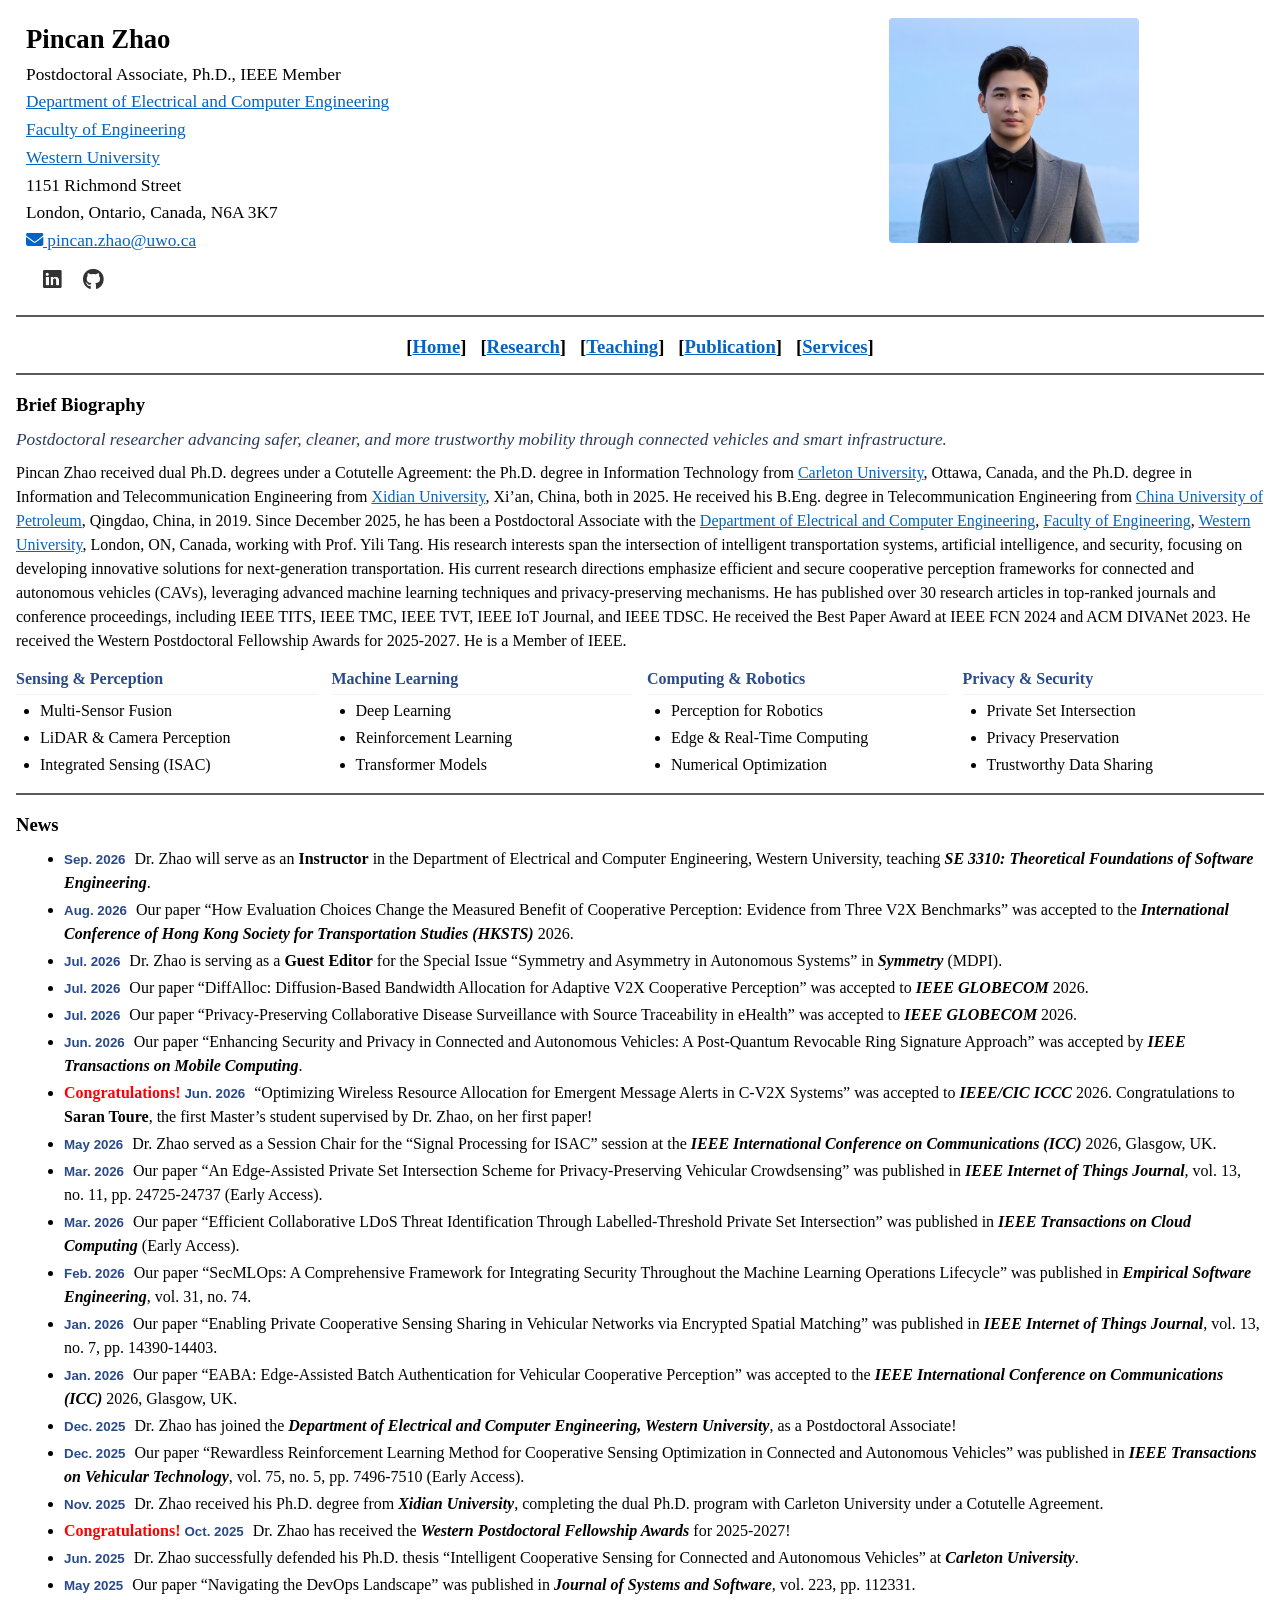
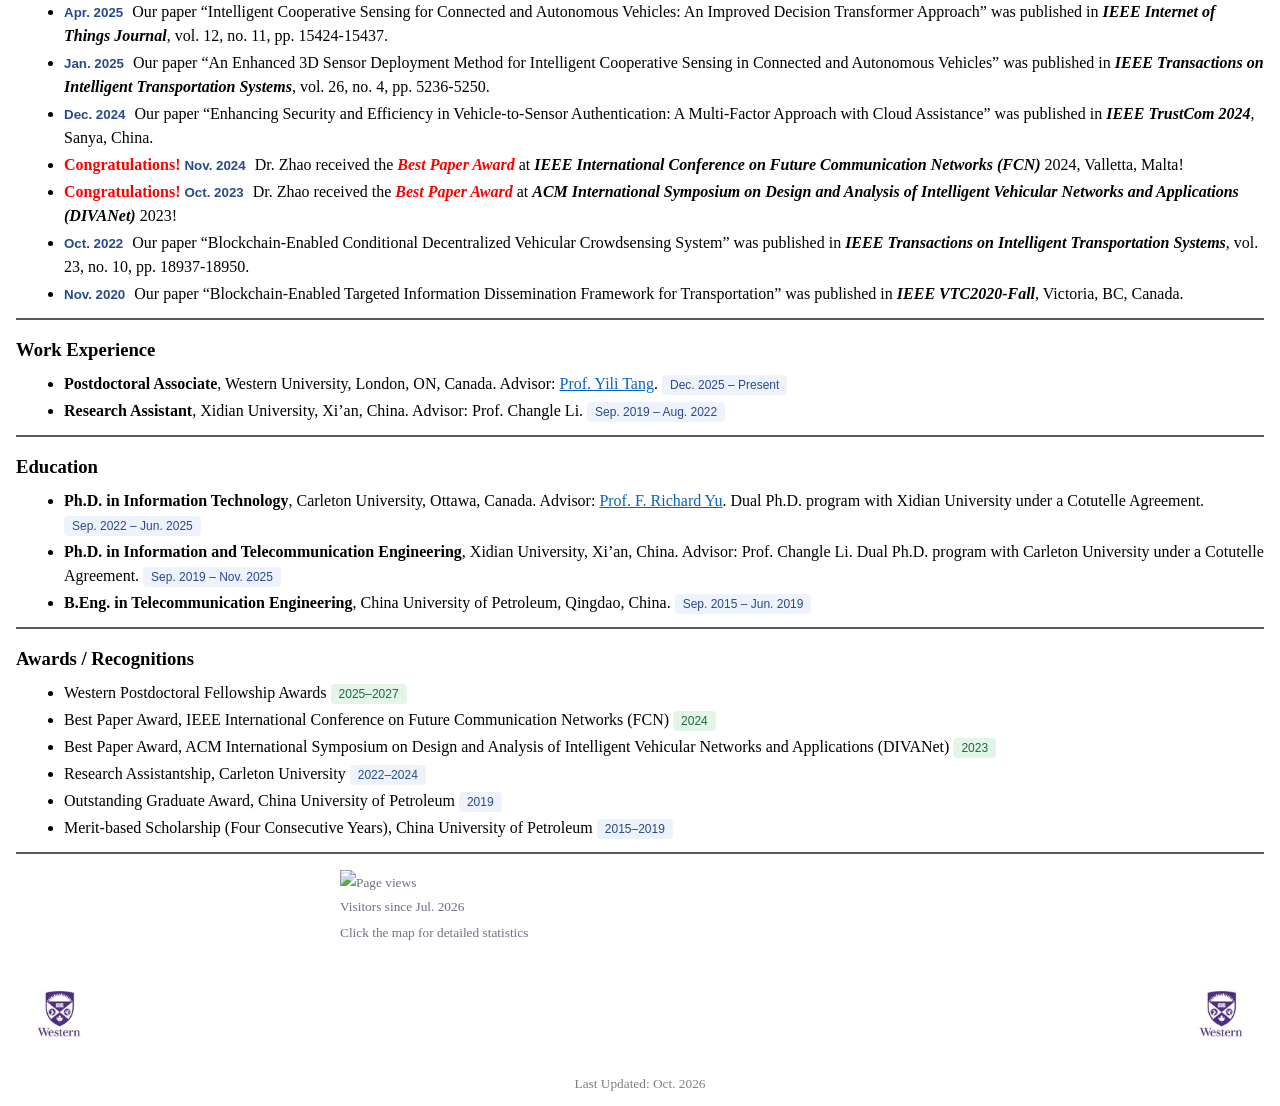
==== index.html @ 464d6a4f "Add dual Ph.D. (Cotutelle Agreement) to bio, education, and news Co-Authored-By: Claude Fable 5 <nor" ====
<!DOCTYPE html>
<html>
<head>
<meta http-equiv="Content-Type" content="text/html; charset=utf-8">
<meta name="viewport" content="width=device-width, initial-scale=1.0">
<title>Dr. Pincan Zhao's Homepage - Western University</title>
<link rel="stylesheet" href="style.css">
<link rel="stylesheet" href="https://cdnjs.cloudflare.com/ajax/libs/font-awesome/6.5.1/css/all.min.css">
<link rel="stylesheet" href="https://cdn.jsdelivr.net/gh/jpswalsh/academicons@1/css/academicons.min.css">
</head>

<body lang="EN-US">

<!-- ========== Header Table ========== -->
<table class="header-table">
<tr>
    <td class="header-info">
        <p><span class="header-name">Pincan Zhao</span></p>
        <p>Postdoctoral Associate, Ph.D., IEEE Member</p>
        <p><a href="https://www.eng.uwo.ca/electrical/">Department of Electrical and Computer Engineering</a></p>
        <p><a href="https://www.eng.uwo.ca/">Faculty of Engineering</a></p>
        <p><a href="https://www.uwo.ca/">Western University</a></p>
        <p>1151 Richmond Street</p>
        <p>London, Ontario, Canada, N6A 3K7</p>
        <p><a href="mailto:pincan.zhao@uwo.ca"><i class="fa-solid fa-envelope"></i> pincan.zhao@uwo.ca</a></p>
        <div class="social-links">
            <a href="https://scholar.google.com/citations?user=CGkJfZgAAAAJ&hl=en" title="Google Scholar"><i class="ai ai-google-scholar ai-lg"></i></a>
            <a href="https://www.linkedin.com/in/pincan-zhao-53b251200/" title="LinkedIn"><i class="fa-brands fa-linkedin"></i></a>
            <a href="https://github.com/pincanzhao" title="GitHub"><i class="fa-brands fa-github"></i></a>
            <a href="https://orcid.org/0000-0001-7393-5016" title="ORCID"><i class="ai ai-orcid ai-lg"></i></a>
        </div>
    </td>
    <td class="header-photo">
        <img src="photo.jpg" alt="Pincan Zhao Photo">
    </td>
</tr>
</table>

<hr>

<!-- ========== Navigation ========== -->
<div class="nav-center">
<h3>
[<a href="index.html">Home</a>]&nbsp;&nbsp;
[<a href="Research.html">Research</a>]&nbsp;&nbsp;
[<a href="Teaching.html">Teaching</a>]&nbsp;&nbsp;
[<a href="Publication.html">Publication</a>]&nbsp;&nbsp;
[<a href="Services.html">Services</a>]
</h3>
</div>

<hr>

<!-- ========== Brief Biography ========== -->
<h3>Brief Biography</h3>

<p class="lead">Postdoctoral researcher advancing safer, cleaner, and more trustworthy mobility through connected vehicles and smart infrastructure.</p>

<p>Pincan Zhao received dual Ph.D. degrees under a Cotutelle Agreement: the Ph.D. degree in Information Technology from <a href="https://carleton.ca/">Carleton University</a>, Ottawa, Canada, and the Ph.D. degree in Information and Telecommunication Engineering from <a href="https://en.xidian.edu.cn/">Xidian University</a>, Xi&rsquo;an, China, both in 2025. He received his B.Eng. degree in Telecommunication Engineering from <a href="https://www.upc.edu.cn/">China University of Petroleum</a>, Qingdao, China, in 2019. Since December 2025, he has been a Postdoctoral Associate with the <a href="https://www.eng.uwo.ca/electrical/">Department of Electrical and Computer Engineering</a>, <a href="https://www.eng.uwo.ca/">Faculty of Engineering</a>, <a href="https://www.uwo.ca/">Western University</a>, London, ON, Canada, working with Prof. Yili Tang. His research interests span the intersection of intelligent transportation systems, artificial intelligence, and security, focusing on developing innovative solutions for next-generation transportation. His current research directions emphasize efficient and secure cooperative perception frameworks for connected and autonomous vehicles (CAVs), leveraging advanced machine learning techniques and privacy-preserving mechanisms. He has published over 30 research articles in top-ranked journals and conference proceedings, including IEEE TITS, IEEE TMC, IEEE TVT, IEEE IoT Journal, and IEEE TDSC. He received the Best Paper Award at IEEE FCN 2024 and ACM DIVANet 2023. He received the Western Postdoctoral Fellowship Awards for 2025-2027. He is a Member of IEEE.</p>

<div class="interest-cols">
<div>
<h4>Sensing &amp; Perception</h4>
<ul>
<li>Multi-Sensor Fusion</li>
<li>LiDAR &amp; Camera Perception</li>
<li>Integrated Sensing (ISAC)</li>
</ul>
</div>
<div>
<h4>Machine Learning</h4>
<ul>
<li>Deep Learning</li>
<li>Reinforcement Learning</li>
<li>Transformer Models</li>
</ul>
</div>
<div>
<h4>Computing &amp; Robotics</h4>
<ul>
<li>Perception for Robotics</li>
<li>Edge &amp; Real-Time Computing</li>
<li>Numerical Optimization</li>
</ul>
</div>
<div>
<h4>Privacy &amp; Security</h4>
<ul>
<li>Private Set Intersection</li>
<li>Privacy Preservation</li>
<li>Trustworthy Data Sharing</li>
</ul>
</div>
</div>

<hr>

<!-- ========== News ========== -->
<h3>News</h3>

<ul>
<li><span class="news-date">Sep. 2026</span> Dr. Zhao will serve as an <b>Instructor</b> in the Department of Electrical and Computer Engineering, Western University, teaching <b><i>SE 3310: Theoretical Foundations of Software Engineering</i></b>.</li>
<li><span class="news-date">Aug. 2026</span> Our paper &ldquo;How Evaluation Choices Change the Measured Benefit of Cooperative Perception: Evidence from Three V2X Benchmarks&rdquo; was accepted to the <b><i>International Conference of Hong Kong Society for Transportation Studies (HKSTS)</i></b> 2026.</li>
<li><span class="news-date">Jul. 2026</span> Dr. Zhao is serving as a <b>Guest Editor</b> for the Special Issue &ldquo;Symmetry and Asymmetry in Autonomous Systems&rdquo; in <b><i>Symmetry</i></b> (MDPI).</li>
<li><span class="news-date">Jul. 2026</span> Our paper &ldquo;DiffAlloc: Diffusion-Based Bandwidth Allocation for Adaptive V2X Cooperative Perception&rdquo; was accepted to <b><i>IEEE GLOBECOM</i></b> 2026.</li>
<li><span class="news-date">Jul. 2026</span> Our paper &ldquo;Privacy-Preserving Collaborative Disease Surveillance with Source Traceability in eHealth&rdquo; was accepted to <b><i>IEEE GLOBECOM</i></b> 2026.</li>
<li><span class="news-date">Jun. 2026</span> Our paper &ldquo;Enhancing Security and Privacy in Connected and Autonomous Vehicles: A Post-Quantum Revocable Ring Signature Approach&rdquo; was accepted by <b><i>IEEE Transactions on Mobile Computing</i></b>.</li>
<li><b class="red-text">Congratulations!</b> <span class="news-date">Jun. 2026</span> &ldquo;Optimizing Wireless Resource Allocation for Emergent Message Alerts in C-V2X Systems&rdquo; was accepted to <b><i>IEEE/CIC ICCC</i></b> 2026. Congratulations to <b>Saran Toure</b>, the first Master&rsquo;s student supervised by Dr. Zhao, on her first paper!</li>
<li><span class="news-date">May 2026</span> Dr. Zhao served as a Session Chair for the &ldquo;Signal Processing for ISAC&rdquo; session at the <b><i>IEEE International Conference on Communications (ICC)</i></b> 2026, Glasgow, UK.</li>
<li><span class="news-date">Mar. 2026</span> Our paper &ldquo;An Edge-Assisted Private Set Intersection Scheme for Privacy-Preserving Vehicular Crowdsensing&rdquo; was published in <b><i>IEEE Internet of Things Journal</i></b>, vol. 13, no. 11, pp. 24725-24737 (Early Access).</li>
<li><span class="news-date">Mar. 2026</span> Our paper &ldquo;Efficient Collaborative LDoS Threat Identification Through Labelled-Threshold Private Set Intersection&rdquo; was published in <b><i>IEEE Transactions on Cloud Computing</i></b> (Early Access).</li>
<li><span class="news-date">Feb. 2026</span> Our paper &ldquo;SecMLOps: A Comprehensive Framework for Integrating Security Throughout the Machine Learning Operations Lifecycle&rdquo; was published in <b><i>Empirical Software Engineering</i></b>, vol. 31, no. 74.</li>
<li><span class="news-date">Jan. 2026</span> Our paper &ldquo;Enabling Private Cooperative Sensing Sharing in Vehicular Networks via Encrypted Spatial Matching&rdquo; was published in <b><i>IEEE Internet of Things Journal</i></b>, vol. 13, no. 7, pp. 14390-14403.</li>
<li><span class="news-date">Jan. 2026</span> Our paper &ldquo;EABA: Edge-Assisted Batch Authentication for Vehicular Cooperative Perception&rdquo; was accepted to the <b><i>IEEE International Conference on Communications (ICC)</i></b> 2026, Glasgow, UK.</li>
<li><span class="news-date">Dec. 2025</span> Dr. Zhao has joined the <b><i>Department of Electrical and Computer Engineering, Western University</i></b>, as a Postdoctoral Associate!</li>
<li><span class="news-date">Dec. 2025</span> Our paper &ldquo;Rewardless Reinforcement Learning Method for Cooperative Sensing Optimization in Connected and Autonomous Vehicles&rdquo; was published in <b><i>IEEE Transactions on Vehicular Technology</i></b>, vol. 75, no. 5, pp. 7496-7510 (Early Access).</li>
<li><span class="news-date">Nov. 2025</span> Dr. Zhao received his Ph.D. degree from <b><i>Xidian University</i></b>, completing the dual Ph.D. program with Carleton University under a Cotutelle Agreement.</li>
<li><b class="red-text">Congratulations!</b> <span class="news-date">Oct. 2025</span> Dr. Zhao has received the <b><i>Western Postdoctoral Fellowship Awards</i></b> for 2025-2027!</li>
<li><span class="news-date">Jun. 2025</span> Dr. Zhao successfully defended his Ph.D. thesis &ldquo;Intelligent Cooperative Sensing for Connected and Autonomous Vehicles&rdquo; at <b><i>Carleton University</i></b>.</li>
<li><span class="news-date">May 2025</span> Our paper &ldquo;Navigating the DevOps Landscape&rdquo; was published in <b><i>Journal of Systems and Software</i></b>, vol. 223, pp. 112331.</li>
<li><span class="news-date">Apr. 2025</span> Our paper &ldquo;Intelligent Cooperative Sensing for Connected and Autonomous Vehicles: An Improved Decision Transformer Approach&rdquo; was published in <b><i>IEEE Internet of Things Journal</i></b>, vol. 12, no. 11, pp. 15424-15437.</li>
<li><span class="news-date">Jan. 2025</span> Our paper &ldquo;An Enhanced 3D Sensor Deployment Method for Intelligent Cooperative Sensing in Connected and Autonomous Vehicles&rdquo; was published in <b><i>IEEE Transactions on Intelligent Transportation Systems</i></b>, vol. 26, no. 4, pp. 5236-5250.</li>
<li><span class="news-date">Dec. 2024</span> Our paper &ldquo;Enhancing Security and Efficiency in Vehicle-to-Sensor Authentication: A Multi-Factor Approach with Cloud Assistance&rdquo; was published in <b><i>IEEE TrustCom 2024</i></b>, Sanya, China.</li>
<li><b class="red-text">Congratulations!</b> <span class="news-date">Nov. 2024</span> Dr. Zhao received the <b><i class="red-text">Best Paper Award</i></b> at <b><i>IEEE International Conference on Future Communication Networks (FCN)</i></b> 2024, Valletta, Malta!</li>
<li><b class="red-text">Congratulations!</b> <span class="news-date">Oct. 2023</span> Dr. Zhao received the <b><i class="red-text">Best Paper Award</i></b> at <b><i>ACM International Symposium on Design and Analysis of Intelligent Vehicular Networks and Applications (DIVANet)</i></b> 2023!</li>
<li><span class="news-date">Oct. 2022</span> Our paper &ldquo;Blockchain-Enabled Conditional Decentralized Vehicular Crowdsensing System&rdquo; was published in <b><i>IEEE Transactions on Intelligent Transportation Systems</i></b>, vol. 23, no. 10, pp. 18937-18950.</li>
<li><span class="news-date">Nov. 2020</span> Our paper &ldquo;Blockchain-Enabled Targeted Information Dissemination Framework for Transportation&rdquo; was published in <b><i>IEEE VTC2020-Fall</i></b>, Victoria, BC, Canada.</li>
</ul>

<hr>

<!-- ========== Work Experience ========== -->
<h3>Work Experience</h3>

<ul>
<li><b>Postdoctoral Associate</b>, Western University, London, ON, Canada. Advisor: <a href="https://www.mobility-tech.ai/home">Prof. Yili Tang</a>. <span class="tag">Dec. 2025 &ndash; Present</span></li>
<li><b>Research Assistant</b>, Xidian University, Xi&rsquo;an, China. Advisor: Prof. Changle Li. <span class="tag">Sep. 2019 &ndash; Aug. 2022</span></li>
</ul>

<hr>

<!-- ========== Education ========== -->
<h3>Education</h3>

<ul>
<li><b>Ph.D. in Information Technology</b>, Carleton University, Ottawa, Canada. Advisor: <a href="https://www.csit.carleton.ca/~fyu/">Prof. F. Richard Yu</a>. Dual Ph.D. program with Xidian University under a Cotutelle Agreement. <span class="tag">Sep. 2022 &ndash; Jun. 2025</span></li>
<li><b>Ph.D. in Information and Telecommunication Engineering</b>, Xidian University, Xi&rsquo;an, China. Advisor: Prof. Changle Li. Dual Ph.D. program with Carleton University under a Cotutelle Agreement. <span class="tag">Sep. 2019 &ndash; Nov. 2025</span></li>
<li><b>B.Eng. in Telecommunication Engineering</b>, China University of Petroleum, Qingdao, China. <span class="tag">Sep. 2015 &ndash; Jun. 2019</span></li>
</ul>

<hr>

<!-- ========== Awards ========== -->
<h3>Awards / Recognitions</h3>

<ul>
<li>Western Postdoctoral Fellowship Awards <span class="tag award">2025&ndash;2027</span></li>
<li>Best Paper Award, IEEE International Conference on Future Communication Networks (FCN) <span class="tag award">2024</span></li>
<li>Best Paper Award, ACM International Symposium on Design and Analysis of Intelligent Vehicular Networks and Applications (DIVANet) <span class="tag award">2023</span></li>
<li>Research Assistantship, Carleton University <span class="tag">2022&ndash;2024</span></li>
<li>Outstanding Graduate Award, China University of Petroleum <span class="tag">2019</span></li>
<li>Merit-based Scholarship (Four Consecutive Years), China University of Petroleum <span class="tag">2015&ndash;2019</span></li>
</ul>

<hr>

<!-- ========== Visitors ========== -->
<div style="display:flex;align-items:center;gap:24px;flex-wrap:wrap;margin:16px 0 8px">
    <div style="width:300px;max-width:100%;flex-shrink:0">
        <script type="text/javascript" id="mapmyvisitors" src="//mapmyvisitors.com/map.js?d=znsqfXtHntuY52UPpWHmPcPtQkIbNXTTxn4xGiMyUH4&cl=ffffff&w=a"></script>
    </div>
    <div style="font-size:10pt;color:#6a7282;line-height:2">
        <img src="https://hits.sh/pincanzhao.github.io.svg?style=flat-square&label=Page%20views&color=294a8b&labelColor=f5f7fc" alt="Page views" style="height:20px;display:block;margin-bottom:4px">
        Visitors since Jul. 2026<br>
        Click the map for detailed statistics
    </div>
</div>

<!-- ========== Footer ========== -->
<table class="footer">
<tr>
    <td align="left"><img src="university_logo_h.png" alt="Western University Logo"></td>
    <td align="right"><img src="university_logo_h.png" alt="Western University Logo"></td>
</tr>
</table>
<p class="last-updated">Last Updated: Oct. 2026</p>

</body>
</html>
---- style.css ----
/* ========== Base ========== */
body {
  font-family: "Times New Roman", serif;
  font-size: 12pt;
  margin: 0;
  padding: 12px 16px;
  color: black;
  background: white;
  line-height: 1.5;
}

h3 {
  font-size: 14pt;
  font-family: "Times New Roman", serif;
  margin-top: 16px;
  margin-bottom: 8px;
}

h4 {
  font-size: 12pt;
  font-family: "Times New Roman", serif;
  font-weight: bold;
  margin-top: 12px;
  margin-bottom: 6px;
}

p {
  font-size: 12pt;
  font-family: "Times New Roman", serif;
  margin: 0;
}

a:link { color: #0563C1; text-decoration: underline; }
a:visited { color: #954F72; text-decoration: underline; }

hr {
  border: none;
  border-top: 1.5pt solid #595959;
  margin: 12px 0;
}

ul {
  margin-top: 4px;
  margin-bottom: 4px;
  padding-left: 36pt;
}

ul li {
  font-size: 12pt;
  font-family: "Times New Roman", serif;
  margin-bottom: 3px;
}

ol {
  margin-top: 4px;
  margin-bottom: 4px;
  padding-left: 36pt;
}

ol li {
  font-size: 12pt;
  font-family: "Times New Roman", serif;
  margin-bottom: 5px;
}

/* ========== Header ========== */
.header-table {
  width: 100%;
  border-collapse: collapse;
  border: none;
}

.header-table td {
  border: none;
  padding: 6px 10px;
  vertical-align: top;
}

.header-info {
  width: 60%;
}

.header-info p {
  font-size: 13pt;
  line-height: 1.6;
}

.header-photo {
  width: 40%;
  text-align: center;
  vertical-align: middle;
}

.header-photo img {
  width: 250px;
  height: 225px;
  object-fit: cover;
  border-radius: 4px;
}

.header-name {
  font-size: 20pt;
  font-weight: bold;
}

/* ========== Social Links ========== */
.social-links {
  margin-top: 10px;
}

.social-links a {
  text-decoration: none;
  color: #333;
  margin-right: 14px;
  font-size: 16pt;
  transition: color 0.2s;
}

.social-links a:hover {
  color: #0563C1;
}

.social-links a:visited {
  color: #333;
}

.social-links a i {
  margin-right: 3px;
}

/* ========== Navigation ========== */
.nav-center {
  text-align: center;
}

/* ========== Content Tables ========== */
table.MsoTableGrid {
  border-collapse: collapse;
  border: none;
}

table.MsoTableGrid td {
  border: 1pt solid #AEAAAA;
  padding: 4px 7px;
  vertical-align: top;
}

/* ========== Special ========== */
.red-text { color: red; }

/* ========== Footer ========== */
.footer {
  border-collapse: collapse;
  border: none;
  width: 100%;
  margin-top: 24px;
}

.footer td {
  border: none;
  padding: 8px;
  vertical-align: middle;
}

.footer img {
  height: 70px;
}

.last-updated {
  text-align: center;
  font-size: 10pt;
  color: gray;
  margin-top: 10px;
}

/* ========== Research Page Components ========== */
.research-vision {
  font-size: 13pt;
  font-style: italic;
  color: #2b3a5a;
  margin: 8px 0;
}

.thrust-cards {
  display: grid;
  grid-template-columns: repeat(auto-fit, minmax(210px, 1fr));
  gap: 14px;
  margin: 12px 0;
}

.thrust-card {
  border: 1px solid #e2e6ee;
  border-radius: 10px;
  padding: 14px 16px;
  background: #fff;
}

.thrust-card .tc-icon {
  color: #294a8b;
  font-size: 21px;
}

.thrust-card h4 {
  color: #294a8b;
  font-size: 12.5pt;
  margin: 8px 0 6px;
}

.thrust-card p {
  font-size: 11pt;
  color: #3a3a3a;
  line-height: 1.45;
  margin: 0 0 10px;
}

.chip {
  display: inline-block;
  font-family: Arial, Helvetica, sans-serif;
  font-size: 9.5pt;
  color: #294a8b;
  background: #eef2fb;
  border-radius: 20px;
  padding: 2px 10px;
  margin: 2px 4px 2px 0;
}

.stat-strip {
  display: grid;
  grid-template-columns: repeat(auto-fit, minmax(120px, 1fr));
  gap: 12px;
  margin: 12px 0;
}

.stat {
  background: #f5f7fc;
  border-radius: 8px;
  padding: 12px 10px;
  text-align: center;
}

.stat .num {
  font-family: Arial, Helvetica, sans-serif;
  font-size: 18pt;
  font-weight: bold;
  color: #294a8b;
  line-height: 1.1;
}

.stat .lbl {
  font-size: 10pt;
  color: #555;
  margin-top: 4px;
}

.contrib h4 {
  color: #294a8b;
  font-size: 12pt;
  margin: 14px 0 6px;
  border-left: 4px solid #294a8b;
  padding-left: 8px;
}

.contrib ul {
  margin: 4px 0;
}

.contrib li {
  margin-bottom: 6px;
}

.tag {
  display: inline-block;
  font-family: Arial, Helvetica, sans-serif;
  font-size: 9pt;
  color: #294a8b;
  background: #eef2fb;
  border-radius: 4px;
  padding: 1px 8px;
  margin: 2px 4px 0 0;
  white-space: nowrap;
}

.tag.award {
  color: #1f6b3a;
  background: #e3f4e8;
}

.lead {
  font-size: 13pt;
  font-style: italic;
  color: #2b3a5a;
  margin: 8px 0;
}

.callout {
  background: #f5f7fc;
  border-left: 4px solid #294a8b;
  border-radius: 0 8px 8px 0;
  padding: 10px 16px;
  margin: 12px 0;
}

.callout ul {
  margin: 4px 0;
  padding-left: 20pt;
}

.exp {
  border-left: 3px solid #294a8b;
  padding: 2px 0 2px 12px;
  margin: 14px 0;
}

.exp .hd {
  font-weight: bold;
  color: #1f2a44;
  font-size: 11.5pt;
}

.exp .sub {
  font-family: Arial, Helvetica, sans-serif;
  font-size: 10pt;
  color: #6a7282;
  margin: 2px 0 5px;
}

.exp p {
  font-size: 11pt;
  margin: 2px 0 5px;
}

.pub-sec {
  color: #294a8b;
  font-size: 13pt;
  border-bottom: 1.5px solid #294a8b;
  padding-bottom: 3px;
  margin: 18px 0 6px;
}

.news-date {
  font-family: Arial, Helvetica, sans-serif;
  font-weight: bold;
  font-size: 10pt;
  color: #294a8b;
  margin-right: 5px;
}

.chip-label {
  font-family: Arial, Helvetica, sans-serif;
  font-size: 10pt;
  font-weight: bold;
  color: #6a7282;
  margin: 10px 0 4px;
}

.interest-cols {
  display: grid;
  grid-template-columns: repeat(4, 1fr);
  gap: 14px;
  margin: 10px 0 4px;
}

.interest-cols h4 {
  color: #294a8b;
  font-size: 12pt;
  margin: 4px 0 4px;
  border-bottom: 1px solid #eef2fb;
  padding-bottom: 3px;
}

.interest-cols ul {
  margin: 4px 0;
  padding-left: 18pt;
}

@media screen and (max-width: 760px) {
  .interest-cols { grid-template-columns: repeat(2, 1fr); }
}

@media screen and (max-width: 430px) {
  .interest-cols { grid-template-columns: 1fr; }
}

/* ========== Responsive ========== */
@media screen and (max-width: 768px) {
  body {
    padding: 8px;
    font-size: 11pt;
  }

  .header-table {
    display: flex;
    flex-direction: column;
  }

  .header-table tr {
    display: flex;
    flex-direction: column-reverse;
  }

  .header-info,
  .header-photo {
    width: 100%;
    display: block;
    text-align: center;
  }

  .header-photo {
    margin-bottom: 12px;
  }

  .header-photo img {
    width: 180px;
    height: 162px;
  }

  .header-info {
    text-align: center;
  }

  .header-info p {
    font-size: 12pt;
  }

  .nav-center h3 {
    font-size: 11pt;
  }

  ul, ol {
    padding-left: 20pt;
  }

  .footer td {
    display: block;
    text-align: center;
    padding: 4px;
  }

  .footer img {
    height: 50px;
  }

  .social-links a {
    font-size: 18pt;
    margin-right: 18px;
  }
}

@media screen and (max-width: 480px) {
  .header-name {
    font-size: 16pt;
  }

  .header-photo img {
    width: 150px;
    height: 135px;
  }

  .nav-center h3 {
    font-size: 10pt;
  }
}
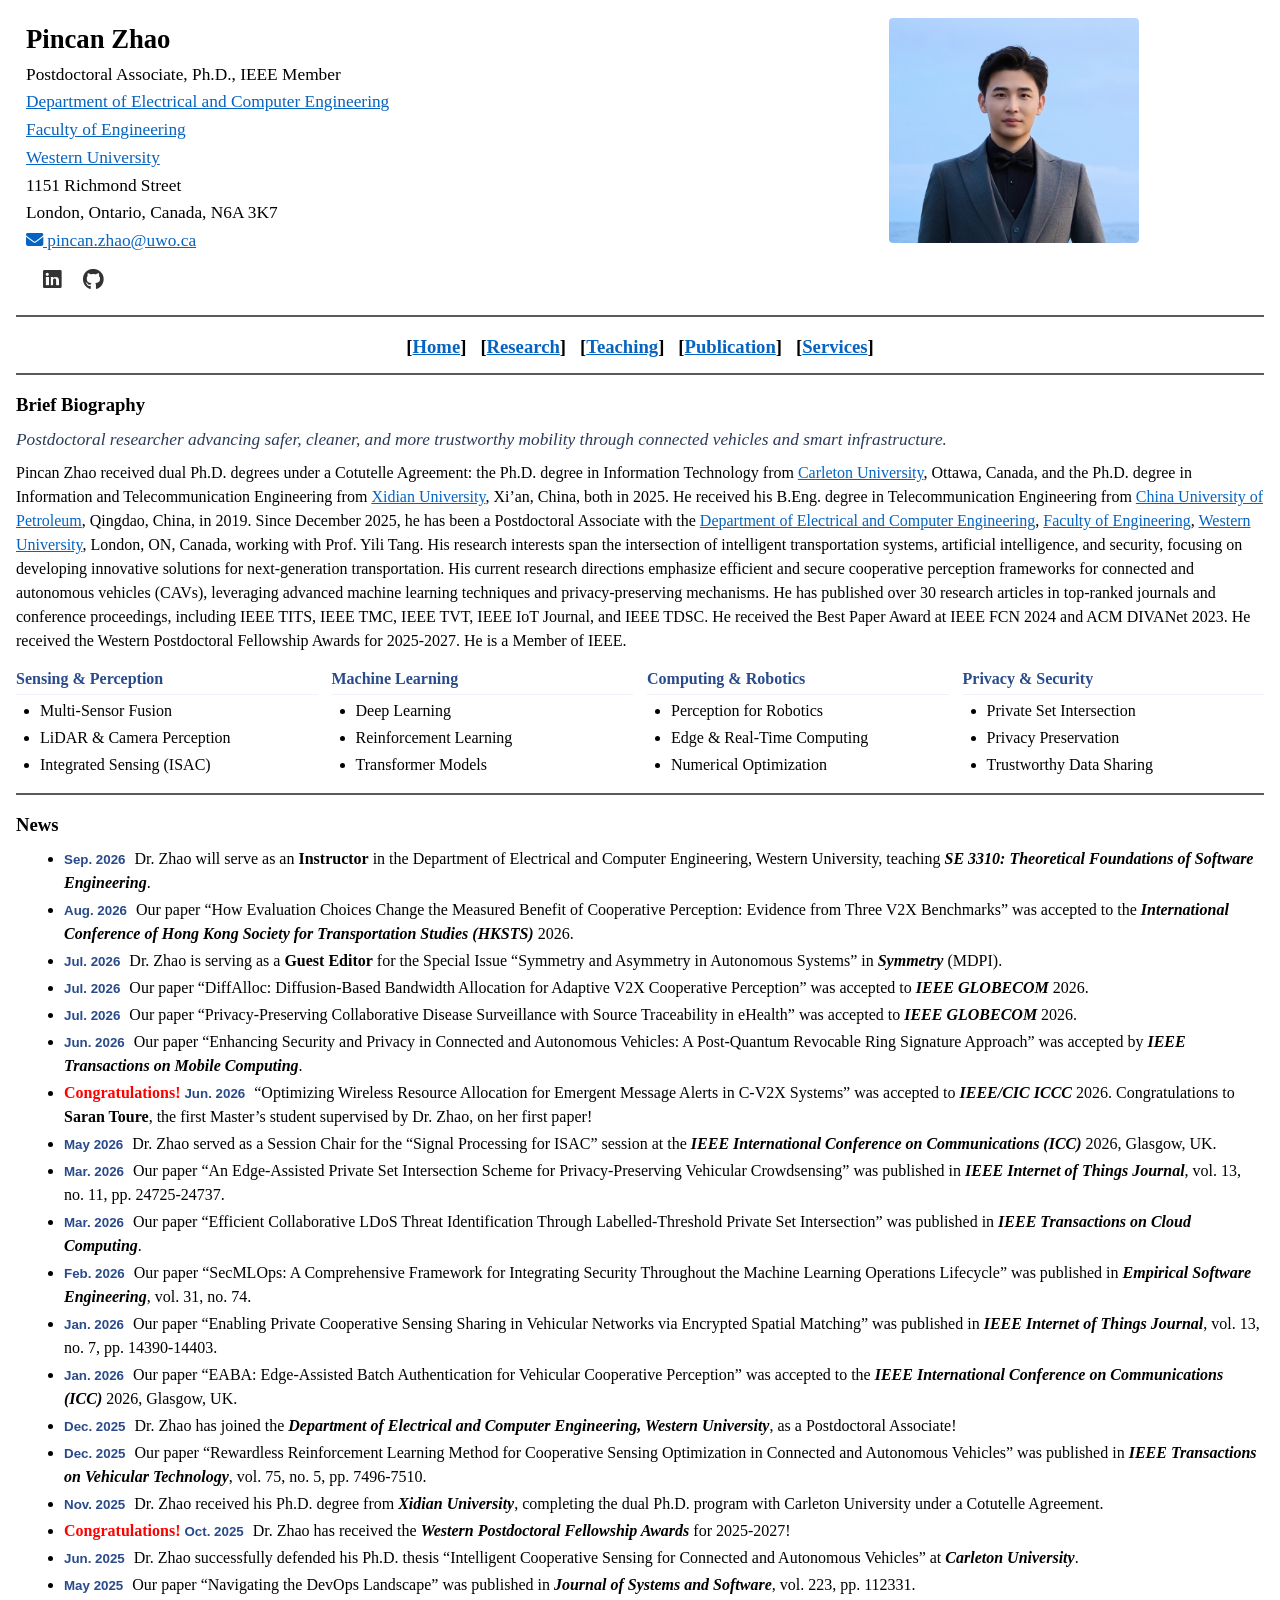
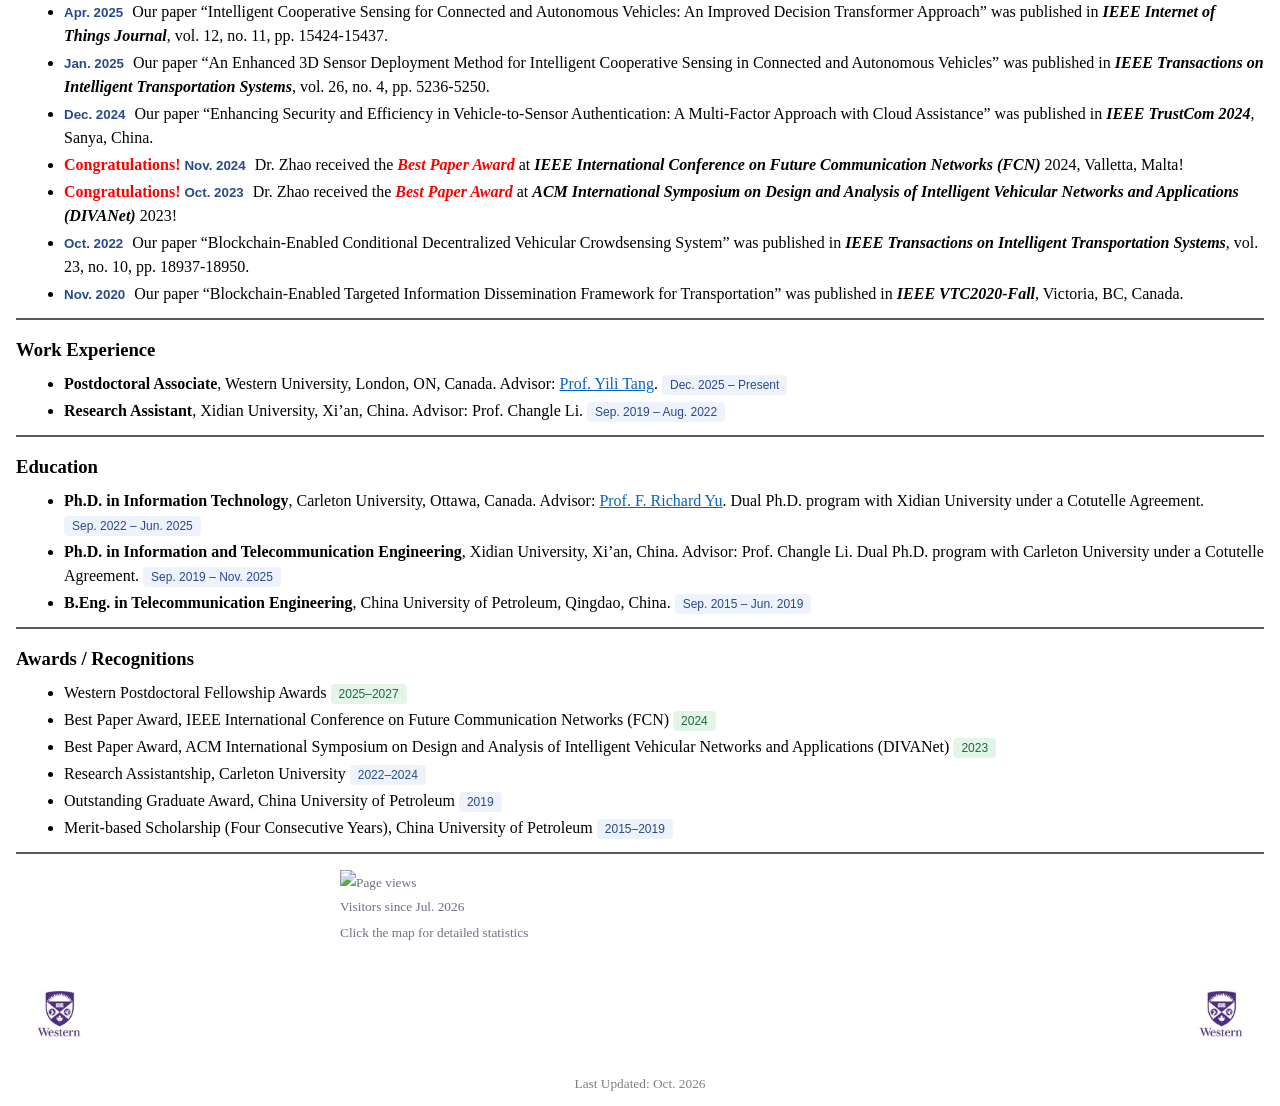
==== commit 170f749d: "EABA ICC 2026 published; remove Early Access from TVT, IoT-J, and TCC papers Co-Authored-By: Claude " ====
--- a/index.html
+++ b/index.html
@@ -107,13 +107,13 @@
 <li><span class="news-date">Jun. 2026</span> Our paper &ldquo;Enhancing Security and Privacy in Connected and Autonomous Vehicles: A Post-Quantum Revocable Ring Signature Approach&rdquo; was accepted by <b><i>IEEE Transactions on Mobile Computing</i></b>.</li>
 <li><b class="red-text">Congratulations!</b> <span class="news-date">Jun. 2026</span> &ldquo;Optimizing Wireless Resource Allocation for Emergent Message Alerts in C-V2X Systems&rdquo; was accepted to <b><i>IEEE/CIC ICCC</i></b> 2026. Congratulations to <b>Saran Toure</b>, the first Master&rsquo;s student supervised by Dr. Zhao, on her first paper!</li>
 <li><span class="news-date">May 2026</span> Dr. Zhao served as a Session Chair for the &ldquo;Signal Processing for ISAC&rdquo; session at the <b><i>IEEE International Conference on Communications (ICC)</i></b> 2026, Glasgow, UK.</li>
-<li><span class="news-date">Mar. 2026</span> Our paper &ldquo;An Edge-Assisted Private Set Intersection Scheme for Privacy-Preserving Vehicular Crowdsensing&rdquo; was published in <b><i>IEEE Internet of Things Journal</i></b>, vol. 13, no. 11, pp. 24725-24737 (Early Access).</li>
-<li><span class="news-date">Mar. 2026</span> Our paper &ldquo;Efficient Collaborative LDoS Threat Identification Through Labelled-Threshold Private Set Intersection&rdquo; was published in <b><i>IEEE Transactions on Cloud Computing</i></b> (Early Access).</li>
+<li><span class="news-date">Mar. 2026</span> Our paper &ldquo;An Edge-Assisted Private Set Intersection Scheme for Privacy-Preserving Vehicular Crowdsensing&rdquo; was published in <b><i>IEEE Internet of Things Journal</i></b>, vol. 13, no. 11, pp. 24725-24737.</li>
+<li><span class="news-date">Mar. 2026</span> Our paper &ldquo;Efficient Collaborative LDoS Threat Identification Through Labelled-Threshold Private Set Intersection&rdquo; was published in <b><i>IEEE Transactions on Cloud Computing</i></b>.</li>
 <li><span class="news-date">Feb. 2026</span> Our paper &ldquo;SecMLOps: A Comprehensive Framework for Integrating Security Throughout the Machine Learning Operations Lifecycle&rdquo; was published in <b><i>Empirical Software Engineering</i></b>, vol. 31, no. 74.</li>
 <li><span class="news-date">Jan. 2026</span> Our paper &ldquo;Enabling Private Cooperative Sensing Sharing in Vehicular Networks via Encrypted Spatial Matching&rdquo; was published in <b><i>IEEE Internet of Things Journal</i></b>, vol. 13, no. 7, pp. 14390-14403.</li>
 <li><span class="news-date">Jan. 2026</span> Our paper &ldquo;EABA: Edge-Assisted Batch Authentication for Vehicular Cooperative Perception&rdquo; was accepted to the <b><i>IEEE International Conference on Communications (ICC)</i></b> 2026, Glasgow, UK.</li>
 <li><span class="news-date">Dec. 2025</span> Dr. Zhao has joined the <b><i>Department of Electrical and Computer Engineering, Western University</i></b>, as a Postdoctoral Associate!</li>
-<li><span class="news-date">Dec. 2025</span> Our paper &ldquo;Rewardless Reinforcement Learning Method for Cooperative Sensing Optimization in Connected and Autonomous Vehicles&rdquo; was published in <b><i>IEEE Transactions on Vehicular Technology</i></b>, vol. 75, no. 5, pp. 7496-7510 (Early Access).</li>
+<li><span class="news-date">Dec. 2025</span> Our paper &ldquo;Rewardless Reinforcement Learning Method for Cooperative Sensing Optimization in Connected and Autonomous Vehicles&rdquo; was published in <b><i>IEEE Transactions on Vehicular Technology</i></b>, vol. 75, no. 5, pp. 7496-7510.</li>
 <li><span class="news-date">Nov. 2025</span> Dr. Zhao received his Ph.D. degree from <b><i>Xidian University</i></b>, completing the dual Ph.D. program with Carleton University under a Cotutelle Agreement.</li>
 <li><b class="red-text">Congratulations!</b> <span class="news-date">Oct. 2025</span> Dr. Zhao has received the <b><i>Western Postdoctoral Fellowship Awards</i></b> for 2025-2027!</li>
 <li><span class="news-date">Jun. 2025</span> Dr. Zhao successfully defended his Ph.D. thesis &ldquo;Intelligent Cooperative Sensing for Connected and Autonomous Vehicles&rdquo; at <b><i>Carleton University</i></b>.</li>
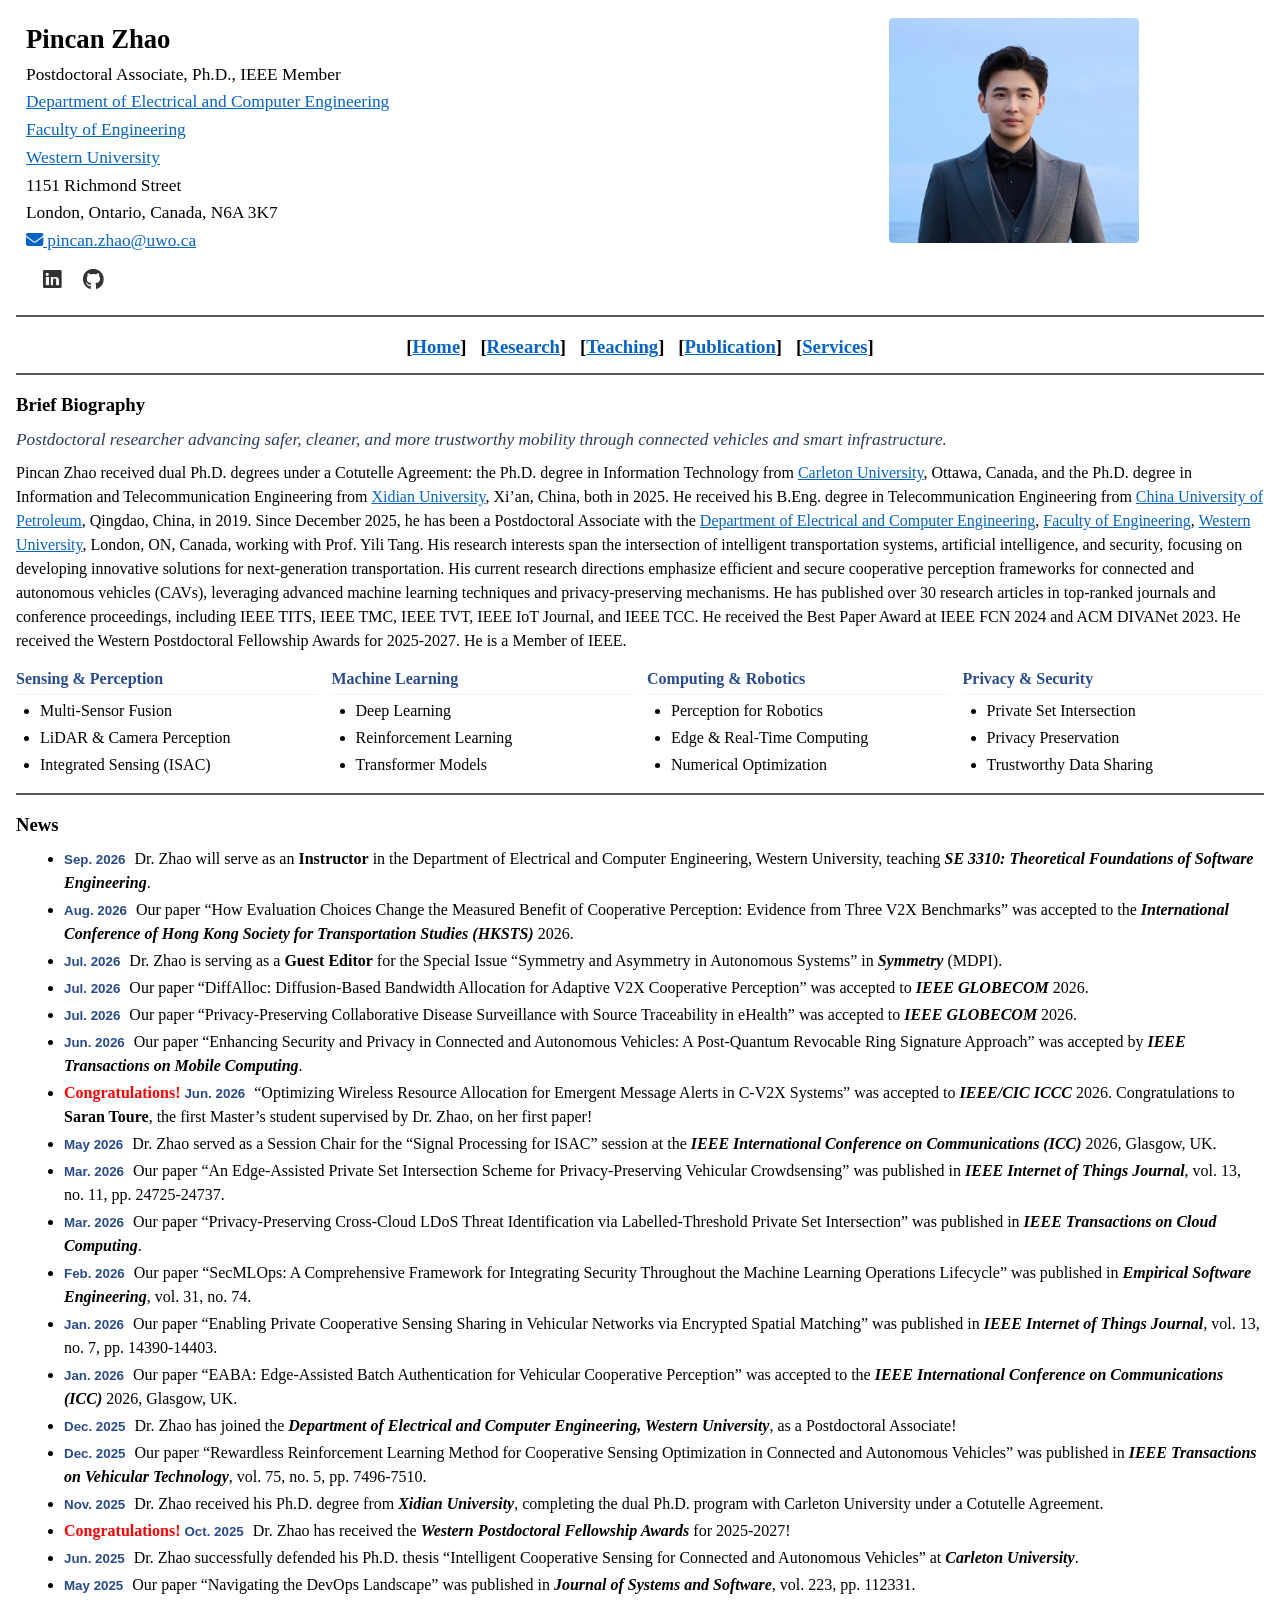
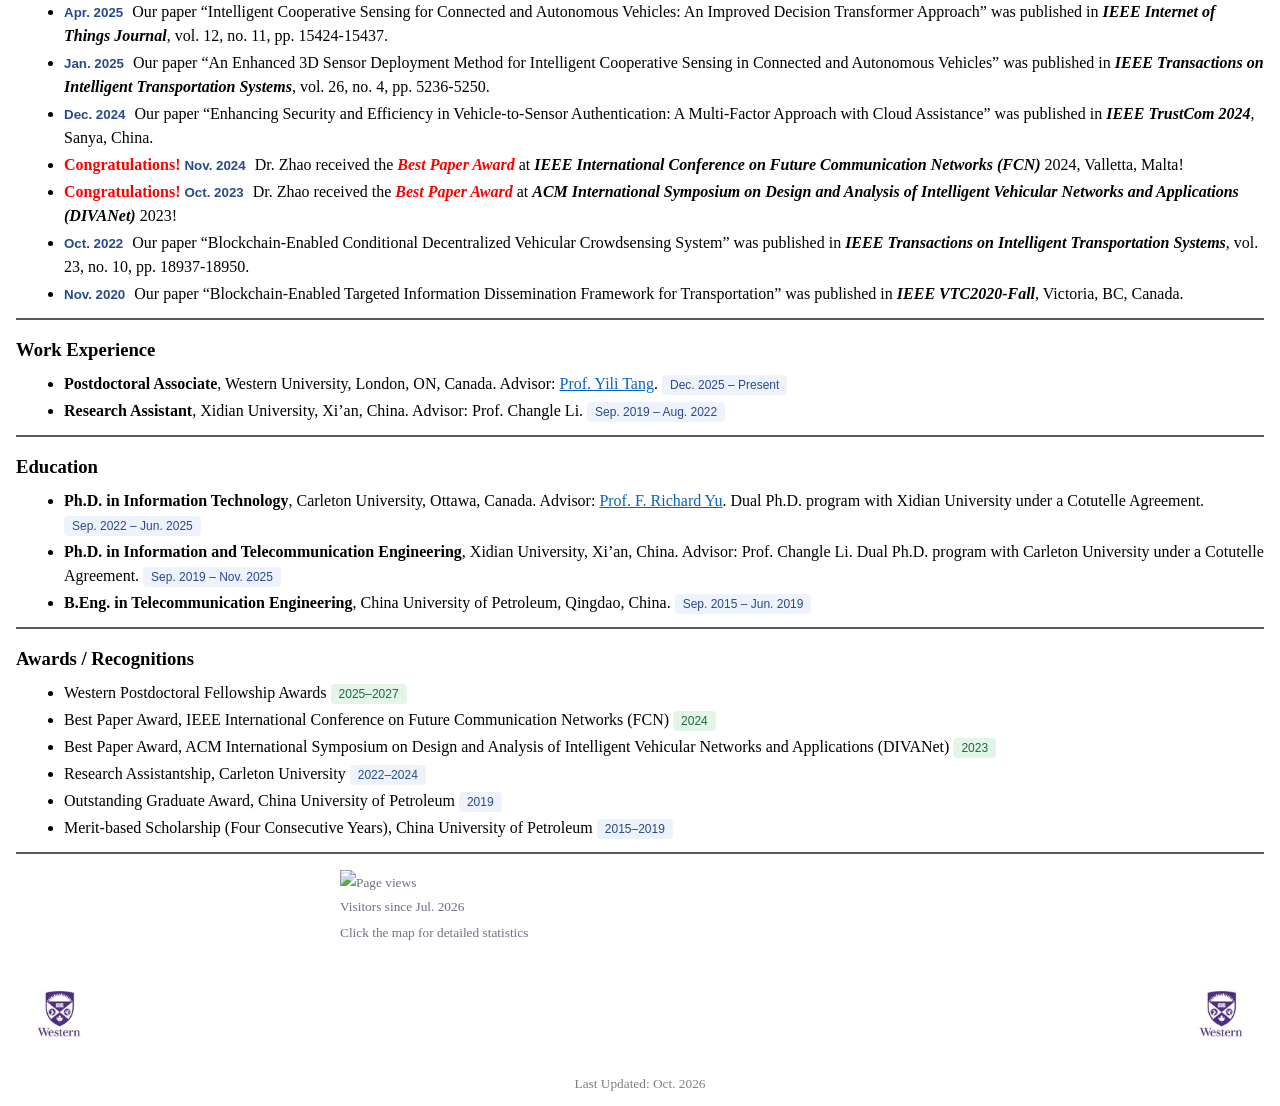
==== commit 78e2215a: "Proofread fixes: LDoS published citation, patent number, author lists, venue names, article numbers " ====
--- a/index.html
+++ b/index.html
@@ -56,7 +56,7 @@
 
 <p class="lead">Postdoctoral researcher advancing safer, cleaner, and more trustworthy mobility through connected vehicles and smart infrastructure.</p>
 
-<p>Pincan Zhao received dual Ph.D. degrees under a Cotutelle Agreement: the Ph.D. degree in Information Technology from <a href="https://carleton.ca/">Carleton University</a>, Ottawa, Canada, and the Ph.D. degree in Information and Telecommunication Engineering from <a href="https://en.xidian.edu.cn/">Xidian University</a>, Xi&rsquo;an, China, both in 2025. He received his B.Eng. degree in Telecommunication Engineering from <a href="https://www.upc.edu.cn/">China University of Petroleum</a>, Qingdao, China, in 2019. Since December 2025, he has been a Postdoctoral Associate with the <a href="https://www.eng.uwo.ca/electrical/">Department of Electrical and Computer Engineering</a>, <a href="https://www.eng.uwo.ca/">Faculty of Engineering</a>, <a href="https://www.uwo.ca/">Western University</a>, London, ON, Canada, working with Prof. Yili Tang. His research interests span the intersection of intelligent transportation systems, artificial intelligence, and security, focusing on developing innovative solutions for next-generation transportation. His current research directions emphasize efficient and secure cooperative perception frameworks for connected and autonomous vehicles (CAVs), leveraging advanced machine learning techniques and privacy-preserving mechanisms. He has published over 30 research articles in top-ranked journals and conference proceedings, including IEEE TITS, IEEE TMC, IEEE TVT, IEEE IoT Journal, and IEEE TDSC. He received the Best Paper Award at IEEE FCN 2024 and ACM DIVANet 2023. He received the Western Postdoctoral Fellowship Awards for 2025-2027. He is a Member of IEEE.</p>
+<p>Pincan Zhao received dual Ph.D. degrees under a Cotutelle Agreement: the Ph.D. degree in Information Technology from <a href="https://carleton.ca/">Carleton University</a>, Ottawa, Canada, and the Ph.D. degree in Information and Telecommunication Engineering from <a href="https://en.xidian.edu.cn/">Xidian University</a>, Xi&rsquo;an, China, both in 2025. He received his B.Eng. degree in Telecommunication Engineering from <a href="https://www.upc.edu.cn/">China University of Petroleum</a>, Qingdao, China, in 2019. Since December 2025, he has been a Postdoctoral Associate with the <a href="https://www.eng.uwo.ca/electrical/">Department of Electrical and Computer Engineering</a>, <a href="https://www.eng.uwo.ca/">Faculty of Engineering</a>, <a href="https://www.uwo.ca/">Western University</a>, London, ON, Canada, working with Prof. Yili Tang. His research interests span the intersection of intelligent transportation systems, artificial intelligence, and security, focusing on developing innovative solutions for next-generation transportation. His current research directions emphasize efficient and secure cooperative perception frameworks for connected and autonomous vehicles (CAVs), leveraging advanced machine learning techniques and privacy-preserving mechanisms. He has published over 30 research articles in top-ranked journals and conference proceedings, including IEEE TITS, IEEE TMC, IEEE TVT, IEEE IoT Journal, and IEEE TCC. He received the Best Paper Award at IEEE FCN 2024 and ACM DIVANet 2023. He received the Western Postdoctoral Fellowship Awards for 2025-2027. He is a Member of IEEE.</p>
 
 <div class="interest-cols">
 <div>
@@ -108,7 +108,7 @@
 <li><b class="red-text">Congratulations!</b> <span class="news-date">Jun. 2026</span> &ldquo;Optimizing Wireless Resource Allocation for Emergent Message Alerts in C-V2X Systems&rdquo; was accepted to <b><i>IEEE/CIC ICCC</i></b> 2026. Congratulations to <b>Saran Toure</b>, the first Master&rsquo;s student supervised by Dr. Zhao, on her first paper!</li>
 <li><span class="news-date">May 2026</span> Dr. Zhao served as a Session Chair for the &ldquo;Signal Processing for ISAC&rdquo; session at the <b><i>IEEE International Conference on Communications (ICC)</i></b> 2026, Glasgow, UK.</li>
 <li><span class="news-date">Mar. 2026</span> Our paper &ldquo;An Edge-Assisted Private Set Intersection Scheme for Privacy-Preserving Vehicular Crowdsensing&rdquo; was published in <b><i>IEEE Internet of Things Journal</i></b>, vol. 13, no. 11, pp. 24725-24737.</li>
-<li><span class="news-date">Mar. 2026</span> Our paper &ldquo;Efficient Collaborative LDoS Threat Identification Through Labelled-Threshold Private Set Intersection&rdquo; was published in <b><i>IEEE Transactions on Cloud Computing</i></b>.</li>
+<li><span class="news-date">Mar. 2026</span> Our paper &ldquo;Privacy-Preserving Cross-Cloud LDoS Threat Identification via Labelled-Threshold Private Set Intersection&rdquo; was published in <b><i>IEEE Transactions on Cloud Computing</i></b>.</li>
 <li><span class="news-date">Feb. 2026</span> Our paper &ldquo;SecMLOps: A Comprehensive Framework for Integrating Security Throughout the Machine Learning Operations Lifecycle&rdquo; was published in <b><i>Empirical Software Engineering</i></b>, vol. 31, no. 74.</li>
 <li><span class="news-date">Jan. 2026</span> Our paper &ldquo;Enabling Private Cooperative Sensing Sharing in Vehicular Networks via Encrypted Spatial Matching&rdquo; was published in <b><i>IEEE Internet of Things Journal</i></b>, vol. 13, no. 7, pp. 14390-14403.</li>
 <li><span class="news-date">Jan. 2026</span> Our paper &ldquo;EABA: Edge-Assisted Batch Authentication for Vehicular Cooperative Perception&rdquo; was accepted to the <b><i>IEEE International Conference on Communications (ICC)</i></b> 2026, Glasgow, UK.</li>
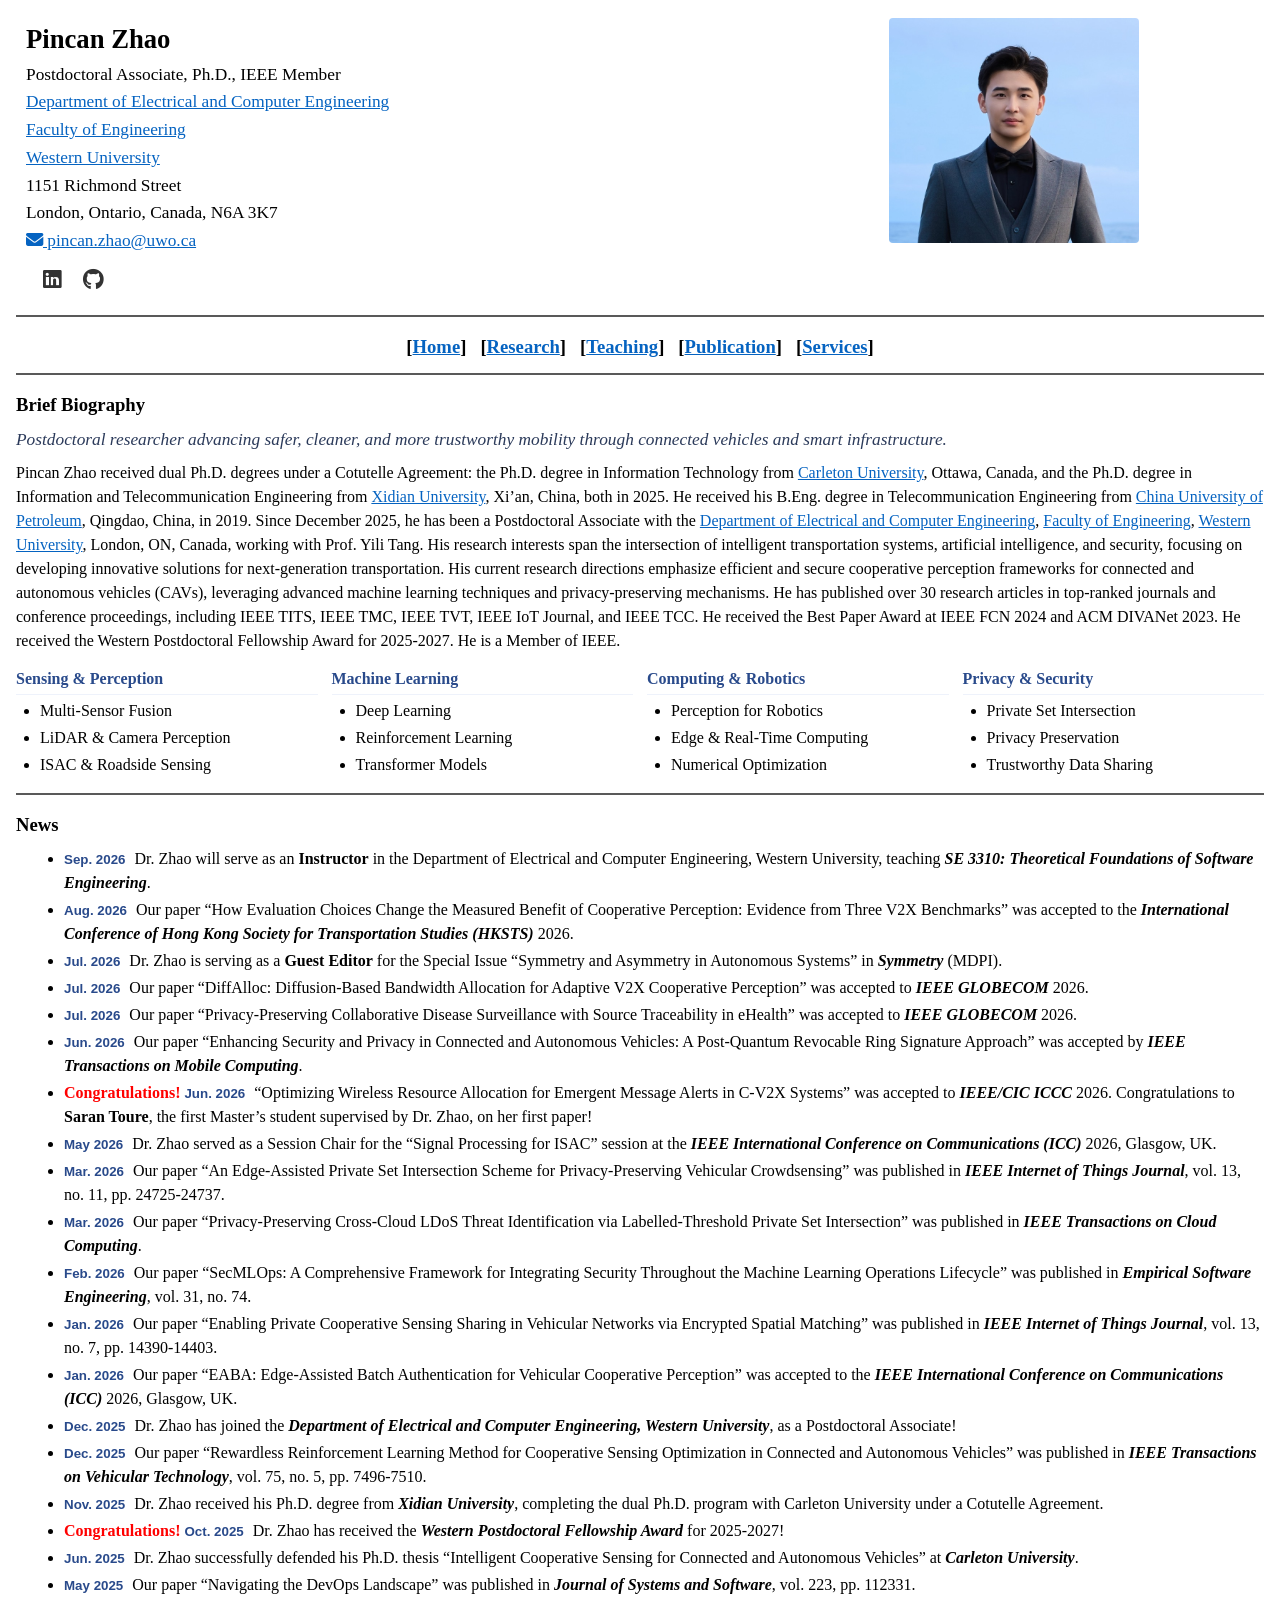
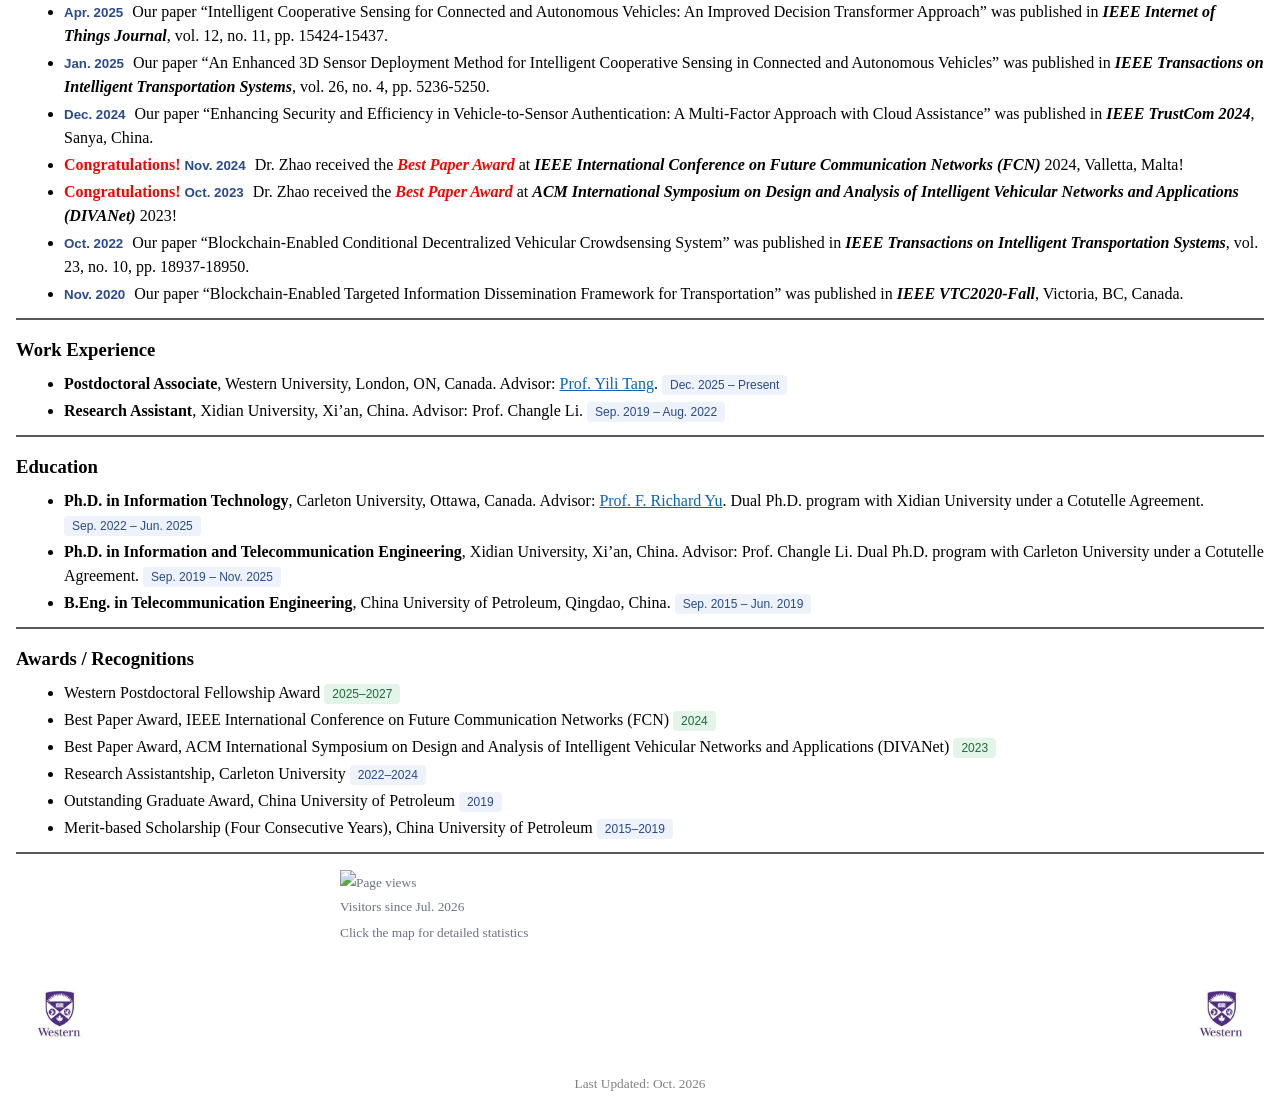
==== commit 691b5836: "Fellowship Award singular, ISAC keyword reworded, guest lectures reframed, Saran Toure dates Co-Auth" ====
--- a/index.html
+++ b/index.html
@@ -56,7 +56,7 @@
 
 <p class="lead">Postdoctoral researcher advancing safer, cleaner, and more trustworthy mobility through connected vehicles and smart infrastructure.</p>
 
-<p>Pincan Zhao received dual Ph.D. degrees under a Cotutelle Agreement: the Ph.D. degree in Information Technology from <a href="https://carleton.ca/">Carleton University</a>, Ottawa, Canada, and the Ph.D. degree in Information and Telecommunication Engineering from <a href="https://en.xidian.edu.cn/">Xidian University</a>, Xi&rsquo;an, China, both in 2025. He received his B.Eng. degree in Telecommunication Engineering from <a href="https://www.upc.edu.cn/">China University of Petroleum</a>, Qingdao, China, in 2019. Since December 2025, he has been a Postdoctoral Associate with the <a href="https://www.eng.uwo.ca/electrical/">Department of Electrical and Computer Engineering</a>, <a href="https://www.eng.uwo.ca/">Faculty of Engineering</a>, <a href="https://www.uwo.ca/">Western University</a>, London, ON, Canada, working with Prof. Yili Tang. His research interests span the intersection of intelligent transportation systems, artificial intelligence, and security, focusing on developing innovative solutions for next-generation transportation. His current research directions emphasize efficient and secure cooperative perception frameworks for connected and autonomous vehicles (CAVs), leveraging advanced machine learning techniques and privacy-preserving mechanisms. He has published over 30 research articles in top-ranked journals and conference proceedings, including IEEE TITS, IEEE TMC, IEEE TVT, IEEE IoT Journal, and IEEE TCC. He received the Best Paper Award at IEEE FCN 2024 and ACM DIVANet 2023. He received the Western Postdoctoral Fellowship Awards for 2025-2027. He is a Member of IEEE.</p>
+<p>Pincan Zhao received dual Ph.D. degrees under a Cotutelle Agreement: the Ph.D. degree in Information Technology from <a href="https://carleton.ca/">Carleton University</a>, Ottawa, Canada, and the Ph.D. degree in Information and Telecommunication Engineering from <a href="https://en.xidian.edu.cn/">Xidian University</a>, Xi&rsquo;an, China, both in 2025. He received his B.Eng. degree in Telecommunication Engineering from <a href="https://www.upc.edu.cn/">China University of Petroleum</a>, Qingdao, China, in 2019. Since December 2025, he has been a Postdoctoral Associate with the <a href="https://www.eng.uwo.ca/electrical/">Department of Electrical and Computer Engineering</a>, <a href="https://www.eng.uwo.ca/">Faculty of Engineering</a>, <a href="https://www.uwo.ca/">Western University</a>, London, ON, Canada, working with Prof. Yili Tang. His research interests span the intersection of intelligent transportation systems, artificial intelligence, and security, focusing on developing innovative solutions for next-generation transportation. His current research directions emphasize efficient and secure cooperative perception frameworks for connected and autonomous vehicles (CAVs), leveraging advanced machine learning techniques and privacy-preserving mechanisms. He has published over 30 research articles in top-ranked journals and conference proceedings, including IEEE TITS, IEEE TMC, IEEE TVT, IEEE IoT Journal, and IEEE TCC. He received the Best Paper Award at IEEE FCN 2024 and ACM DIVANet 2023. He received the Western Postdoctoral Fellowship Award for 2025-2027. He is a Member of IEEE.</p>
 
 <div class="interest-cols">
 <div>
@@ -64,7 +64,7 @@
 <ul>
 <li>Multi-Sensor Fusion</li>
 <li>LiDAR &amp; Camera Perception</li>
-<li>Integrated Sensing (ISAC)</li>
+<li>ISAC &amp; Roadside Sensing</li>
 </ul>
 </div>
 <div>
@@ -115,7 +115,7 @@
 <li><span class="news-date">Dec. 2025</span> Dr. Zhao has joined the <b><i>Department of Electrical and Computer Engineering, Western University</i></b>, as a Postdoctoral Associate!</li>
 <li><span class="news-date">Dec. 2025</span> Our paper &ldquo;Rewardless Reinforcement Learning Method for Cooperative Sensing Optimization in Connected and Autonomous Vehicles&rdquo; was published in <b><i>IEEE Transactions on Vehicular Technology</i></b>, vol. 75, no. 5, pp. 7496-7510.</li>
 <li><span class="news-date">Nov. 2025</span> Dr. Zhao received his Ph.D. degree from <b><i>Xidian University</i></b>, completing the dual Ph.D. program with Carleton University under a Cotutelle Agreement.</li>
-<li><b class="red-text">Congratulations!</b> <span class="news-date">Oct. 2025</span> Dr. Zhao has received the <b><i>Western Postdoctoral Fellowship Awards</i></b> for 2025-2027!</li>
+<li><b class="red-text">Congratulations!</b> <span class="news-date">Oct. 2025</span> Dr. Zhao has received the <b><i>Western Postdoctoral Fellowship Award</i></b> for 2025-2027!</li>
 <li><span class="news-date">Jun. 2025</span> Dr. Zhao successfully defended his Ph.D. thesis &ldquo;Intelligent Cooperative Sensing for Connected and Autonomous Vehicles&rdquo; at <b><i>Carleton University</i></b>.</li>
 <li><span class="news-date">May 2025</span> Our paper &ldquo;Navigating the DevOps Landscape&rdquo; was published in <b><i>Journal of Systems and Software</i></b>, vol. 223, pp. 112331.</li>
 <li><span class="news-date">Apr. 2025</span> Our paper &ldquo;Intelligent Cooperative Sensing for Connected and Autonomous Vehicles: An Improved Decision Transformer Approach&rdquo; was published in <b><i>IEEE Internet of Things Journal</i></b>, vol. 12, no. 11, pp. 15424-15437.</li>
@@ -154,7 +154,7 @@
 <h3>Awards / Recognitions</h3>
 
 <ul>
-<li>Western Postdoctoral Fellowship Awards <span class="tag award">2025&ndash;2027</span></li>
+<li>Western Postdoctoral Fellowship Award <span class="tag award">2025&ndash;2027</span></li>
 <li>Best Paper Award, IEEE International Conference on Future Communication Networks (FCN) <span class="tag award">2024</span></li>
 <li>Best Paper Award, ACM International Symposium on Design and Analysis of Intelligent Vehicular Networks and Applications (DIVANet) <span class="tag award">2023</span></li>
 <li>Research Assistantship, Carleton University <span class="tag">2022&ndash;2024</span></li>
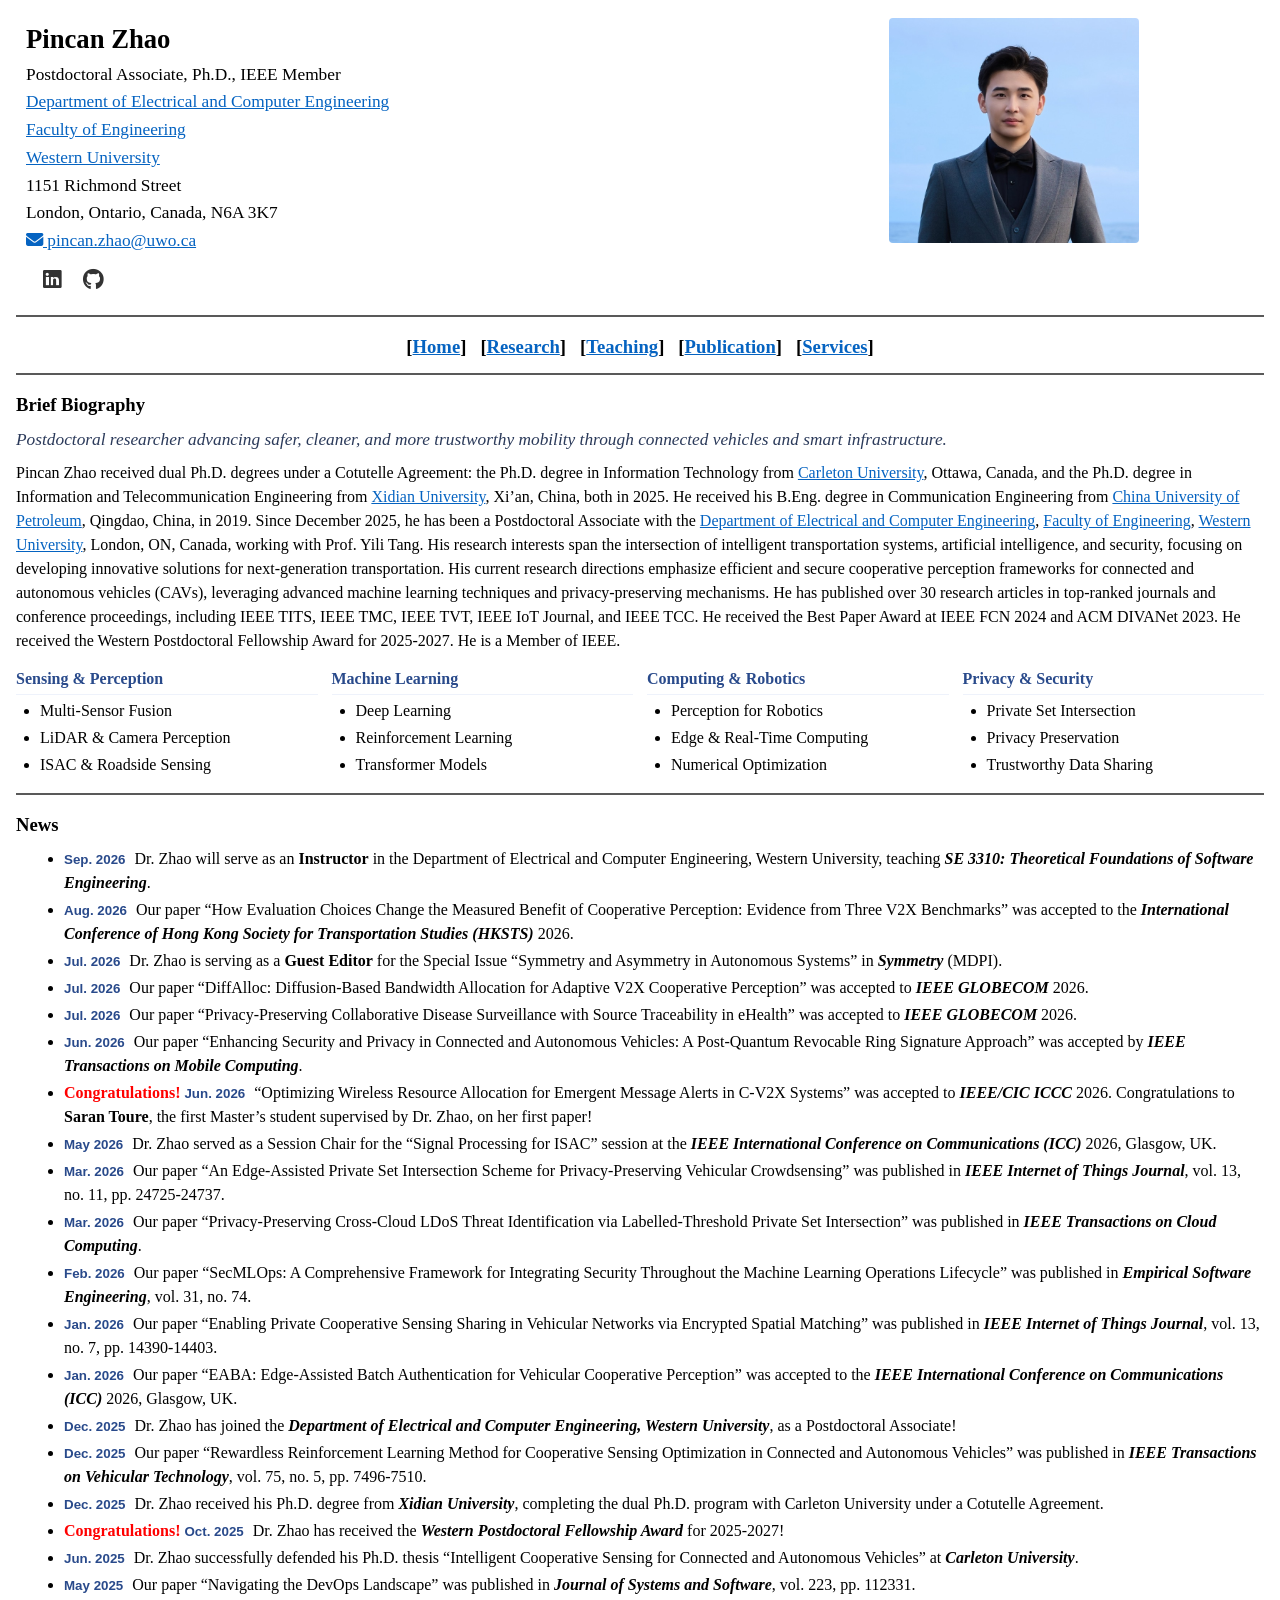
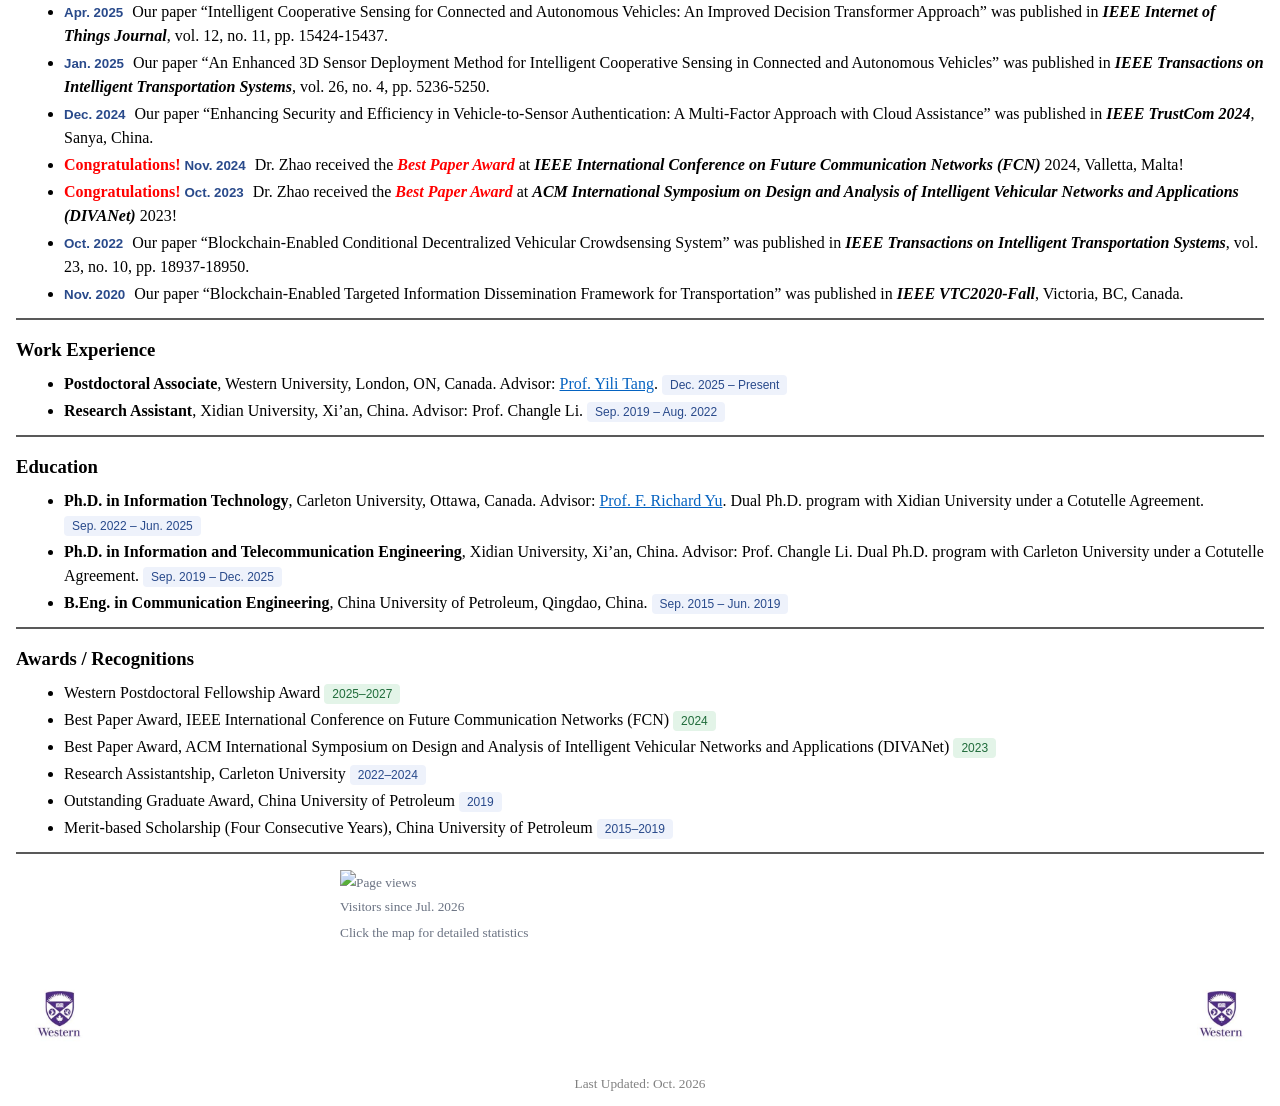
==== commit db3fc7f8: "Education unification: Communication Engineering B.Eng., school names, Xidian PhD end date Dec. 2025" ====
--- a/index.html
+++ b/index.html
@@ -56,7 +56,7 @@
 
 <p class="lead">Postdoctoral researcher advancing safer, cleaner, and more trustworthy mobility through connected vehicles and smart infrastructure.</p>
 
-<p>Pincan Zhao received dual Ph.D. degrees under a Cotutelle Agreement: the Ph.D. degree in Information Technology from <a href="https://carleton.ca/">Carleton University</a>, Ottawa, Canada, and the Ph.D. degree in Information and Telecommunication Engineering from <a href="https://en.xidian.edu.cn/">Xidian University</a>, Xi&rsquo;an, China, both in 2025. He received his B.Eng. degree in Telecommunication Engineering from <a href="https://www.upc.edu.cn/">China University of Petroleum</a>, Qingdao, China, in 2019. Since December 2025, he has been a Postdoctoral Associate with the <a href="https://www.eng.uwo.ca/electrical/">Department of Electrical and Computer Engineering</a>, <a href="https://www.eng.uwo.ca/">Faculty of Engineering</a>, <a href="https://www.uwo.ca/">Western University</a>, London, ON, Canada, working with Prof. Yili Tang. His research interests span the intersection of intelligent transportation systems, artificial intelligence, and security, focusing on developing innovative solutions for next-generation transportation. His current research directions emphasize efficient and secure cooperative perception frameworks for connected and autonomous vehicles (CAVs), leveraging advanced machine learning techniques and privacy-preserving mechanisms. He has published over 30 research articles in top-ranked journals and conference proceedings, including IEEE TITS, IEEE TMC, IEEE TVT, IEEE IoT Journal, and IEEE TCC. He received the Best Paper Award at IEEE FCN 2024 and ACM DIVANet 2023. He received the Western Postdoctoral Fellowship Award for 2025-2027. He is a Member of IEEE.</p>
+<p>Pincan Zhao received dual Ph.D. degrees under a Cotutelle Agreement: the Ph.D. degree in Information Technology from <a href="https://carleton.ca/">Carleton University</a>, Ottawa, Canada, and the Ph.D. degree in Information and Telecommunication Engineering from <a href="https://en.xidian.edu.cn/">Xidian University</a>, Xi&rsquo;an, China, both in 2025. He received his B.Eng. degree in Communication Engineering from <a href="https://www.upc.edu.cn/">China University of Petroleum</a>, Qingdao, China, in 2019. Since December 2025, he has been a Postdoctoral Associate with the <a href="https://www.eng.uwo.ca/electrical/">Department of Electrical and Computer Engineering</a>, <a href="https://www.eng.uwo.ca/">Faculty of Engineering</a>, <a href="https://www.uwo.ca/">Western University</a>, London, ON, Canada, working with Prof. Yili Tang. His research interests span the intersection of intelligent transportation systems, artificial intelligence, and security, focusing on developing innovative solutions for next-generation transportation. His current research directions emphasize efficient and secure cooperative perception frameworks for connected and autonomous vehicles (CAVs), leveraging advanced machine learning techniques and privacy-preserving mechanisms. He has published over 30 research articles in top-ranked journals and conference proceedings, including IEEE TITS, IEEE TMC, IEEE TVT, IEEE IoT Journal, and IEEE TCC. He received the Best Paper Award at IEEE FCN 2024 and ACM DIVANet 2023. He received the Western Postdoctoral Fellowship Award for 2025-2027. He is a Member of IEEE.</p>
 
 <div class="interest-cols">
 <div>
@@ -114,7 +114,7 @@
 <li><span class="news-date">Jan. 2026</span> Our paper &ldquo;EABA: Edge-Assisted Batch Authentication for Vehicular Cooperative Perception&rdquo; was accepted to the <b><i>IEEE International Conference on Communications (ICC)</i></b> 2026, Glasgow, UK.</li>
 <li><span class="news-date">Dec. 2025</span> Dr. Zhao has joined the <b><i>Department of Electrical and Computer Engineering, Western University</i></b>, as a Postdoctoral Associate!</li>
 <li><span class="news-date">Dec. 2025</span> Our paper &ldquo;Rewardless Reinforcement Learning Method for Cooperative Sensing Optimization in Connected and Autonomous Vehicles&rdquo; was published in <b><i>IEEE Transactions on Vehicular Technology</i></b>, vol. 75, no. 5, pp. 7496-7510.</li>
-<li><span class="news-date">Nov. 2025</span> Dr. Zhao received his Ph.D. degree from <b><i>Xidian University</i></b>, completing the dual Ph.D. program with Carleton University under a Cotutelle Agreement.</li>
+<li><span class="news-date">Dec. 2025</span> Dr. Zhao received his Ph.D. degree from <b><i>Xidian University</i></b>, completing the dual Ph.D. program with Carleton University under a Cotutelle Agreement.</li>
 <li><b class="red-text">Congratulations!</b> <span class="news-date">Oct. 2025</span> Dr. Zhao has received the <b><i>Western Postdoctoral Fellowship Award</i></b> for 2025-2027!</li>
 <li><span class="news-date">Jun. 2025</span> Dr. Zhao successfully defended his Ph.D. thesis &ldquo;Intelligent Cooperative Sensing for Connected and Autonomous Vehicles&rdquo; at <b><i>Carleton University</i></b>.</li>
 <li><span class="news-date">May 2025</span> Our paper &ldquo;Navigating the DevOps Landscape&rdquo; was published in <b><i>Journal of Systems and Software</i></b>, vol. 223, pp. 112331.</li>
@@ -144,8 +144,8 @@
 
 <ul>
 <li><b>Ph.D. in Information Technology</b>, Carleton University, Ottawa, Canada. Advisor: <a href="https://www.csit.carleton.ca/~fyu/">Prof. F. Richard Yu</a>. Dual Ph.D. program with Xidian University under a Cotutelle Agreement. <span class="tag">Sep. 2022 &ndash; Jun. 2025</span></li>
-<li><b>Ph.D. in Information and Telecommunication Engineering</b>, Xidian University, Xi&rsquo;an, China. Advisor: Prof. Changle Li. Dual Ph.D. program with Carleton University under a Cotutelle Agreement. <span class="tag">Sep. 2019 &ndash; Nov. 2025</span></li>
-<li><b>B.Eng. in Telecommunication Engineering</b>, China University of Petroleum, Qingdao, China. <span class="tag">Sep. 2015 &ndash; Jun. 2019</span></li>
+<li><b>Ph.D. in Information and Telecommunication Engineering</b>, Xidian University, Xi&rsquo;an, China. Advisor: Prof. Changle Li. Dual Ph.D. program with Carleton University under a Cotutelle Agreement. <span class="tag">Sep. 2019 &ndash; Dec. 2025</span></li>
+<li><b>B.Eng. in Communication Engineering</b>, China University of Petroleum, Qingdao, China. <span class="tag">Sep. 2015 &ndash; Jun. 2019</span></li>
 </ul>
 
 <hr>
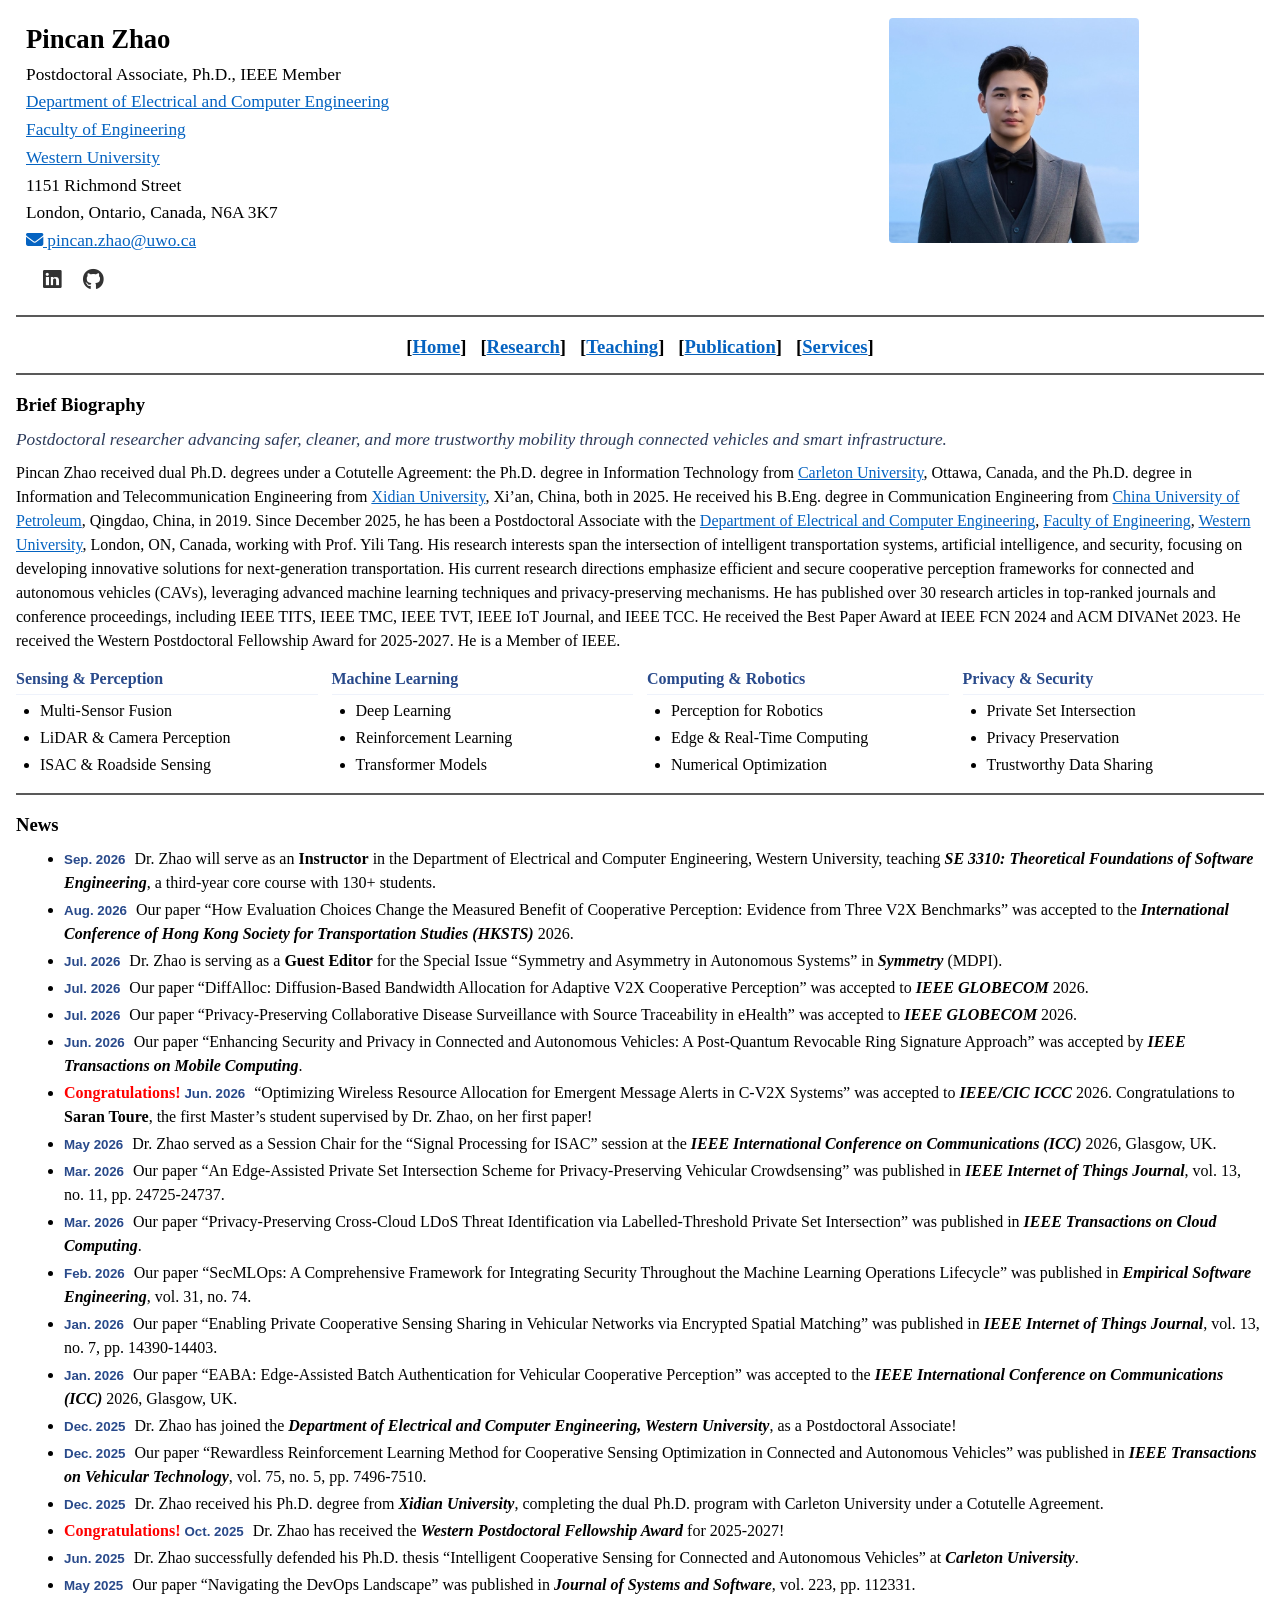
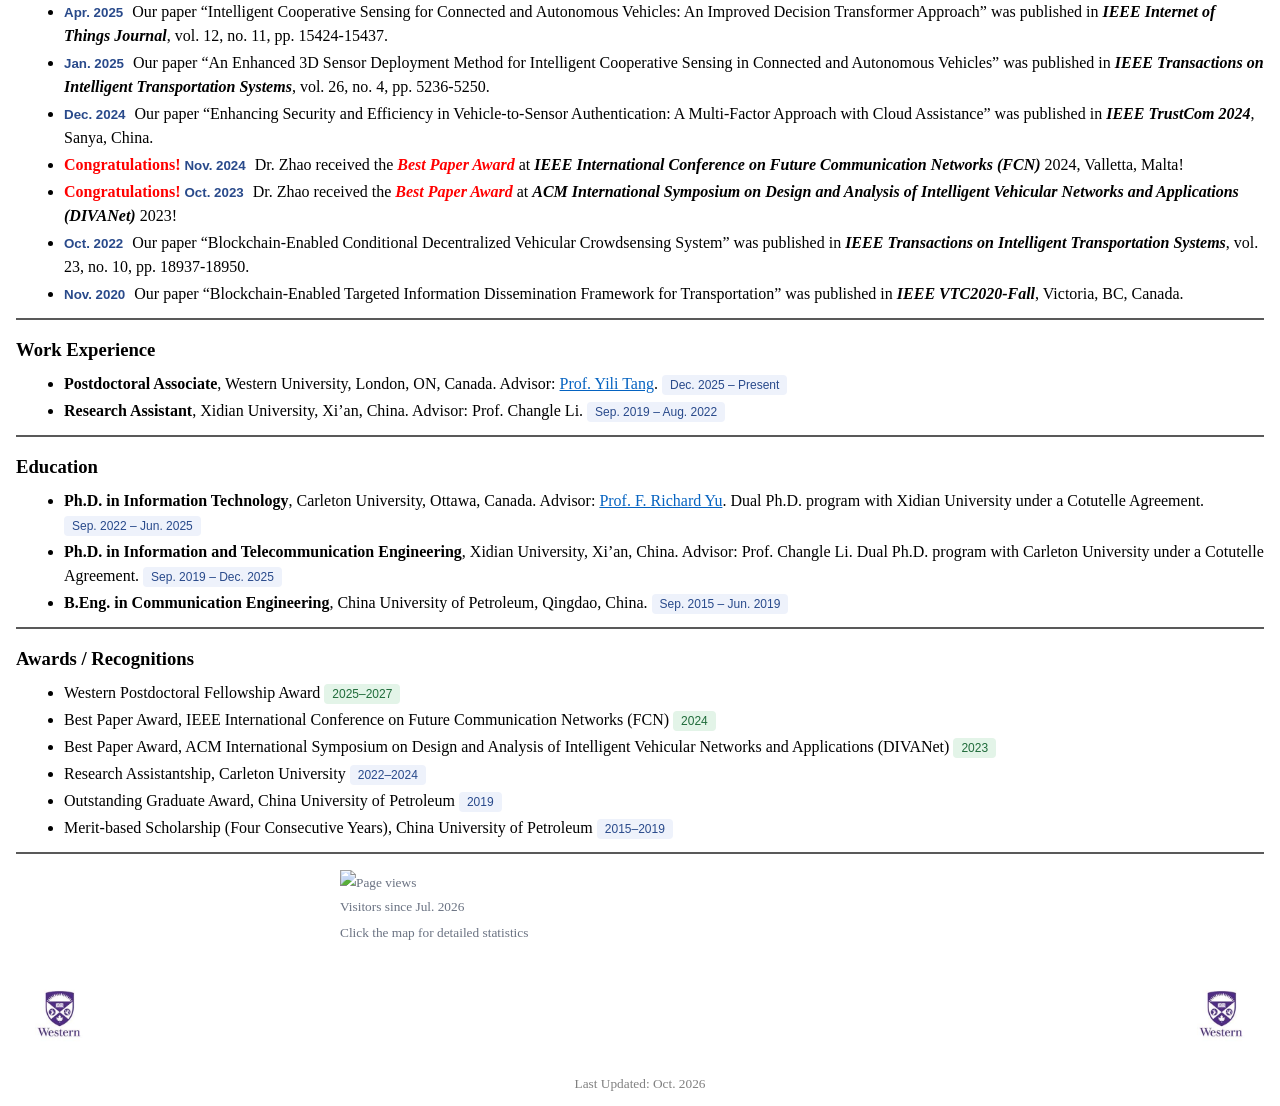
==== commit a49a094e: "Compact teaching experience, summary-level courses, highlight SE 3310 core course with 130+ students" ====
--- a/index.html
+++ b/index.html
@@ -99,7 +99,7 @@
 <h3>News</h3>
 
 <ul>
-<li><span class="news-date">Sep. 2026</span> Dr. Zhao will serve as an <b>Instructor</b> in the Department of Electrical and Computer Engineering, Western University, teaching <b><i>SE 3310: Theoretical Foundations of Software Engineering</i></b>.</li>
+<li><span class="news-date">Sep. 2026</span> Dr. Zhao will serve as an <b>Instructor</b> in the Department of Electrical and Computer Engineering, Western University, teaching <b><i>SE 3310: Theoretical Foundations of Software Engineering</i></b>, a third-year core course with 130+ students.</li>
 <li><span class="news-date">Aug. 2026</span> Our paper &ldquo;How Evaluation Choices Change the Measured Benefit of Cooperative Perception: Evidence from Three V2X Benchmarks&rdquo; was accepted to the <b><i>International Conference of Hong Kong Society for Transportation Studies (HKSTS)</i></b> 2026.</li>
 <li><span class="news-date">Jul. 2026</span> Dr. Zhao is serving as a <b>Guest Editor</b> for the Special Issue &ldquo;Symmetry and Asymmetry in Autonomous Systems&rdquo; in <b><i>Symmetry</i></b> (MDPI).</li>
 <li><span class="news-date">Jul. 2026</span> Our paper &ldquo;DiffAlloc: Diffusion-Based Bandwidth Allocation for Adaptive V2X Cooperative Perception&rdquo; was accepted to <b><i>IEEE GLOBECOM</i></b> 2026.</li>
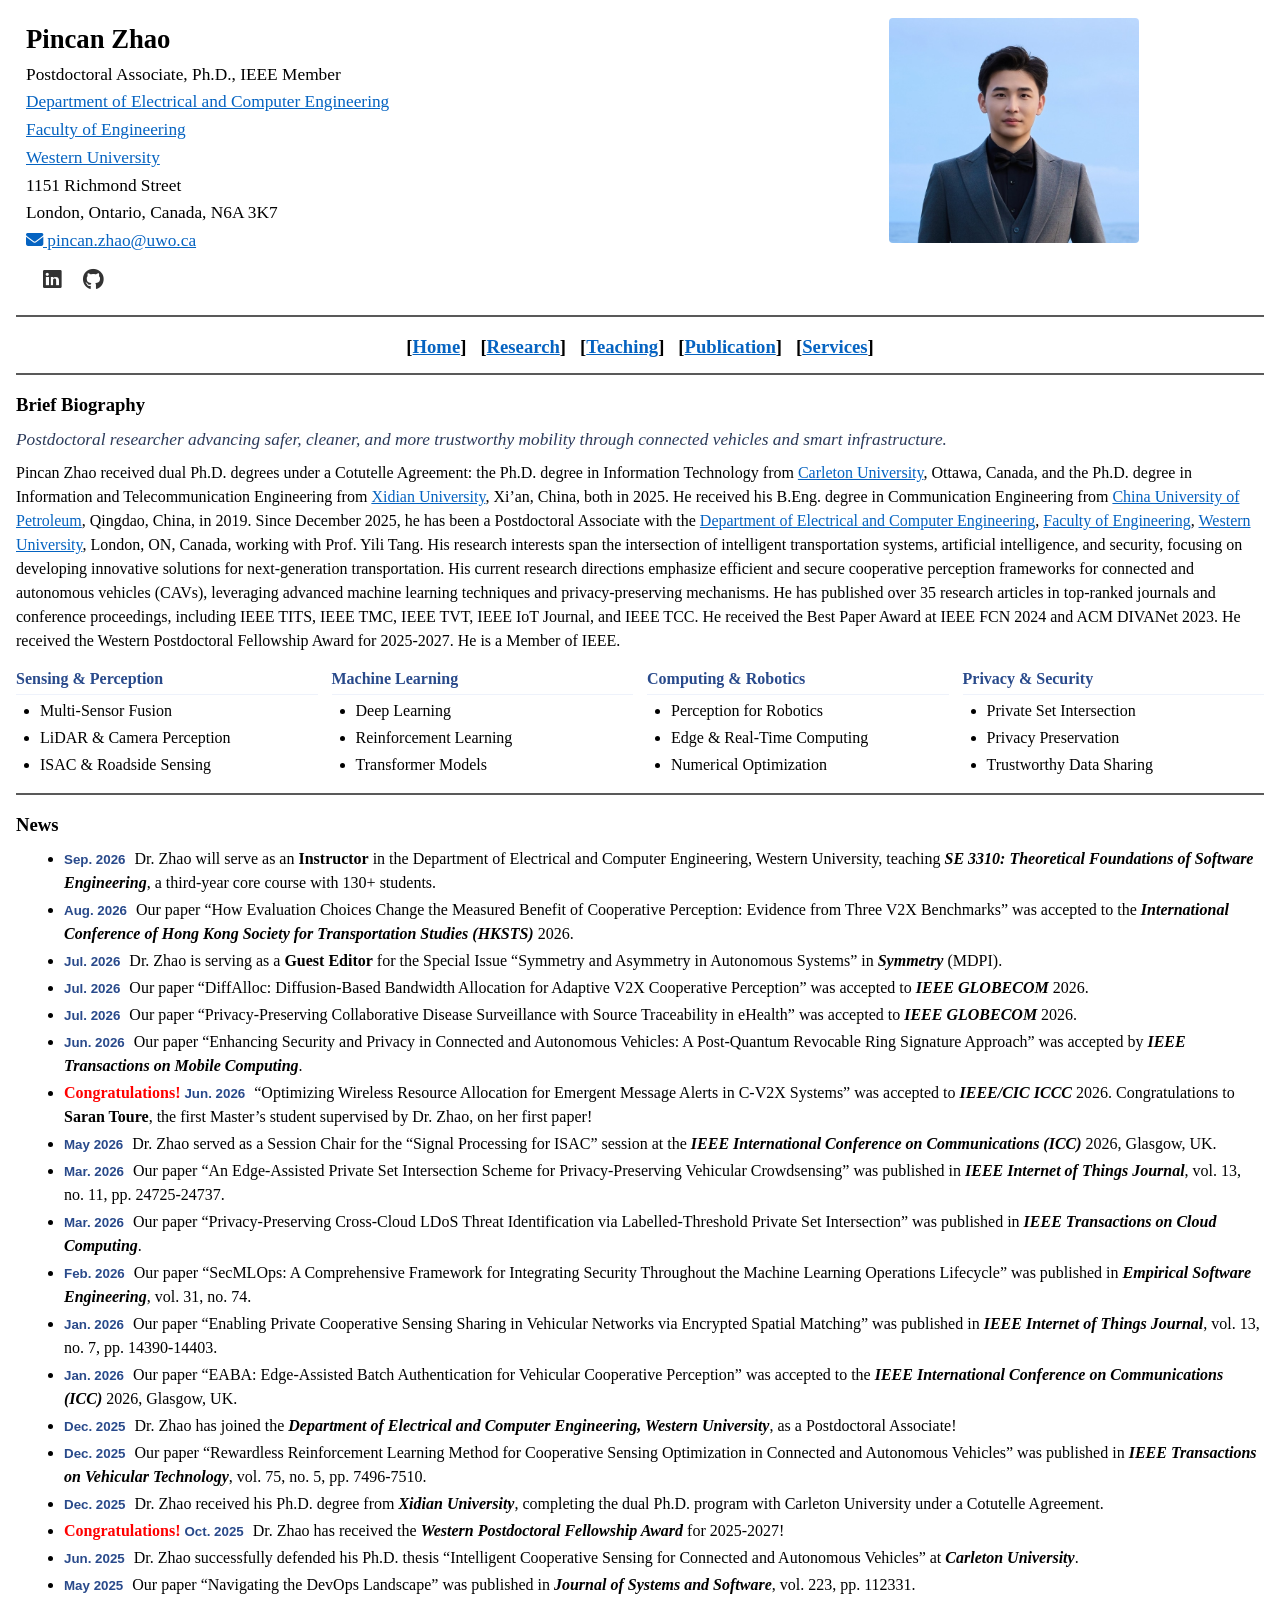
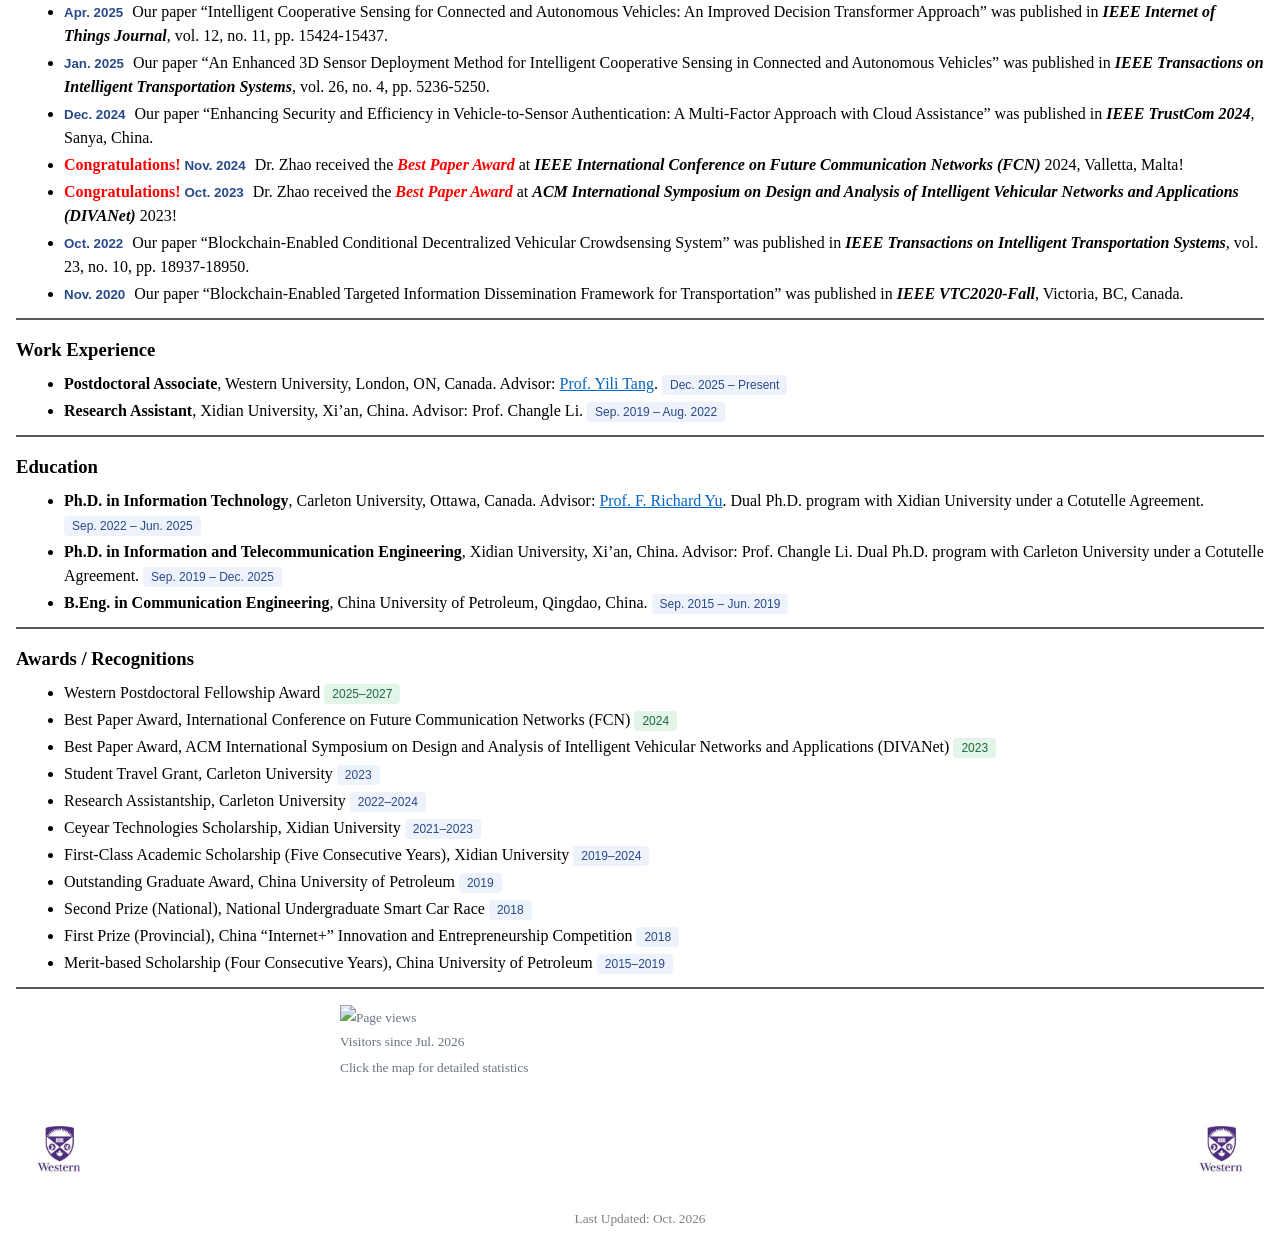
==== commit 9e14a9ec: "Sync homepage with CV: expanded awards, IEEE societies, FCN naming, funded-project framing Co-Author" ====
--- a/index.html
+++ b/index.html
@@ -56,7 +56,7 @@
 
 <p class="lead">Postdoctoral researcher advancing safer, cleaner, and more trustworthy mobility through connected vehicles and smart infrastructure.</p>
 
-<p>Pincan Zhao received dual Ph.D. degrees under a Cotutelle Agreement: the Ph.D. degree in Information Technology from <a href="https://carleton.ca/">Carleton University</a>, Ottawa, Canada, and the Ph.D. degree in Information and Telecommunication Engineering from <a href="https://en.xidian.edu.cn/">Xidian University</a>, Xi&rsquo;an, China, both in 2025. He received his B.Eng. degree in Communication Engineering from <a href="https://www.upc.edu.cn/">China University of Petroleum</a>, Qingdao, China, in 2019. Since December 2025, he has been a Postdoctoral Associate with the <a href="https://www.eng.uwo.ca/electrical/">Department of Electrical and Computer Engineering</a>, <a href="https://www.eng.uwo.ca/">Faculty of Engineering</a>, <a href="https://www.uwo.ca/">Western University</a>, London, ON, Canada, working with Prof. Yili Tang. His research interests span the intersection of intelligent transportation systems, artificial intelligence, and security, focusing on developing innovative solutions for next-generation transportation. His current research directions emphasize efficient and secure cooperative perception frameworks for connected and autonomous vehicles (CAVs), leveraging advanced machine learning techniques and privacy-preserving mechanisms. He has published over 30 research articles in top-ranked journals and conference proceedings, including IEEE TITS, IEEE TMC, IEEE TVT, IEEE IoT Journal, and IEEE TCC. He received the Best Paper Award at IEEE FCN 2024 and ACM DIVANet 2023. He received the Western Postdoctoral Fellowship Award for 2025-2027. He is a Member of IEEE.</p>
+<p>Pincan Zhao received dual Ph.D. degrees under a Cotutelle Agreement: the Ph.D. degree in Information Technology from <a href="https://carleton.ca/">Carleton University</a>, Ottawa, Canada, and the Ph.D. degree in Information and Telecommunication Engineering from <a href="https://en.xidian.edu.cn/">Xidian University</a>, Xi&rsquo;an, China, both in 2025. He received his B.Eng. degree in Communication Engineering from <a href="https://www.upc.edu.cn/">China University of Petroleum</a>, Qingdao, China, in 2019. Since December 2025, he has been a Postdoctoral Associate with the <a href="https://www.eng.uwo.ca/electrical/">Department of Electrical and Computer Engineering</a>, <a href="https://www.eng.uwo.ca/">Faculty of Engineering</a>, <a href="https://www.uwo.ca/">Western University</a>, London, ON, Canada, working with Prof. Yili Tang. His research interests span the intersection of intelligent transportation systems, artificial intelligence, and security, focusing on developing innovative solutions for next-generation transportation. His current research directions emphasize efficient and secure cooperative perception frameworks for connected and autonomous vehicles (CAVs), leveraging advanced machine learning techniques and privacy-preserving mechanisms. He has published over 35 research articles in top-ranked journals and conference proceedings, including IEEE TITS, IEEE TMC, IEEE TVT, IEEE IoT Journal, and IEEE TCC. He received the Best Paper Award at IEEE FCN 2024 and ACM DIVANet 2023. He received the Western Postdoctoral Fellowship Award for 2025-2027. He is a Member of IEEE.</p>
 
 <div class="interest-cols">
 <div>
@@ -155,10 +155,15 @@
 
 <ul>
 <li>Western Postdoctoral Fellowship Award <span class="tag award">2025&ndash;2027</span></li>
-<li>Best Paper Award, IEEE International Conference on Future Communication Networks (FCN) <span class="tag award">2024</span></li>
+<li>Best Paper Award, International Conference on Future Communication Networks (FCN) <span class="tag award">2024</span></li>
 <li>Best Paper Award, ACM International Symposium on Design and Analysis of Intelligent Vehicular Networks and Applications (DIVANet) <span class="tag award">2023</span></li>
+<li>Student Travel Grant, Carleton University <span class="tag">2023</span></li>
 <li>Research Assistantship, Carleton University <span class="tag">2022&ndash;2024</span></li>
+<li>Ceyear Technologies Scholarship, Xidian University <span class="tag">2021&ndash;2023</span></li>
+<li>First-Class Academic Scholarship (Five Consecutive Years), Xidian University <span class="tag">2019&ndash;2024</span></li>
 <li>Outstanding Graduate Award, China University of Petroleum <span class="tag">2019</span></li>
+<li>Second Prize (National), National Undergraduate Smart Car Race <span class="tag">2018</span></li>
+<li>First Prize (Provincial), China &ldquo;Internet+&rdquo; Innovation and Entrepreneurship Competition <span class="tag">2018</span></li>
 <li>Merit-based Scholarship (Four Consecutive Years), China University of Petroleum <span class="tag">2015&ndash;2019</span></li>
 </ul>
 
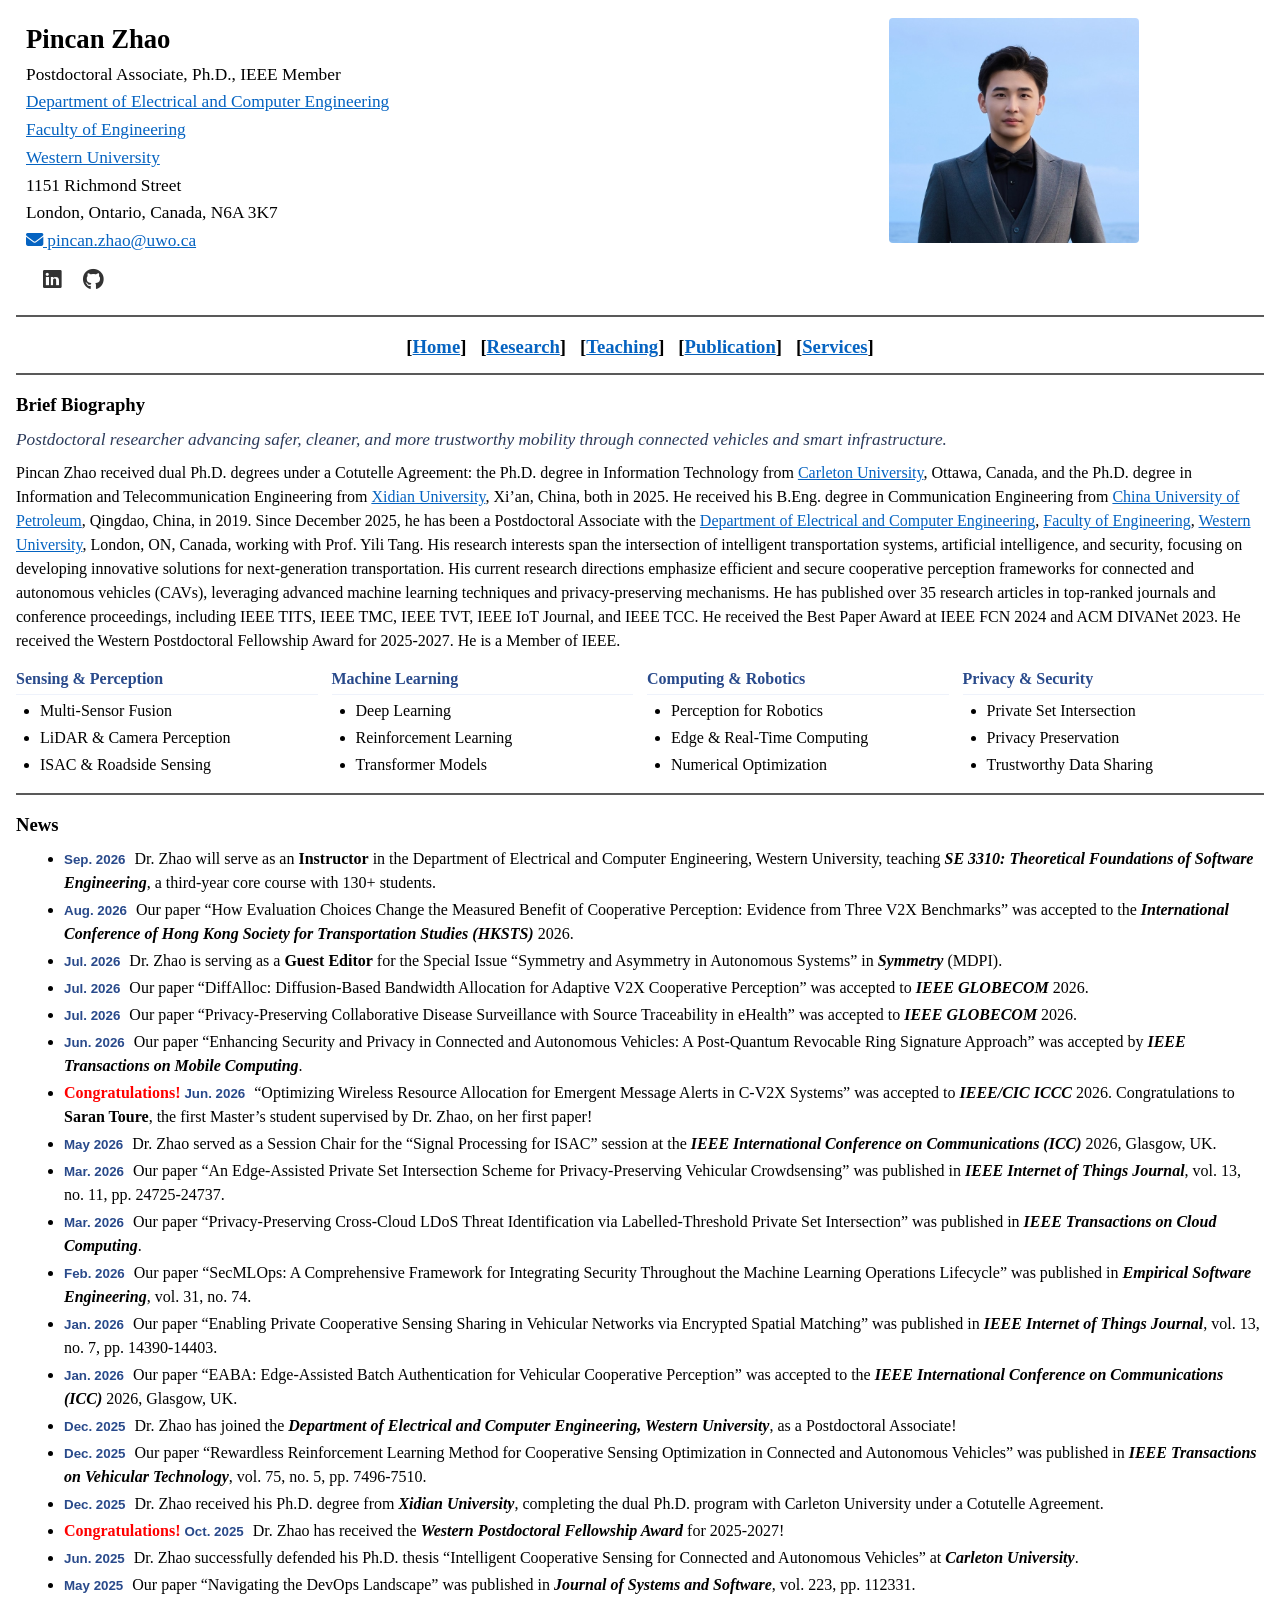
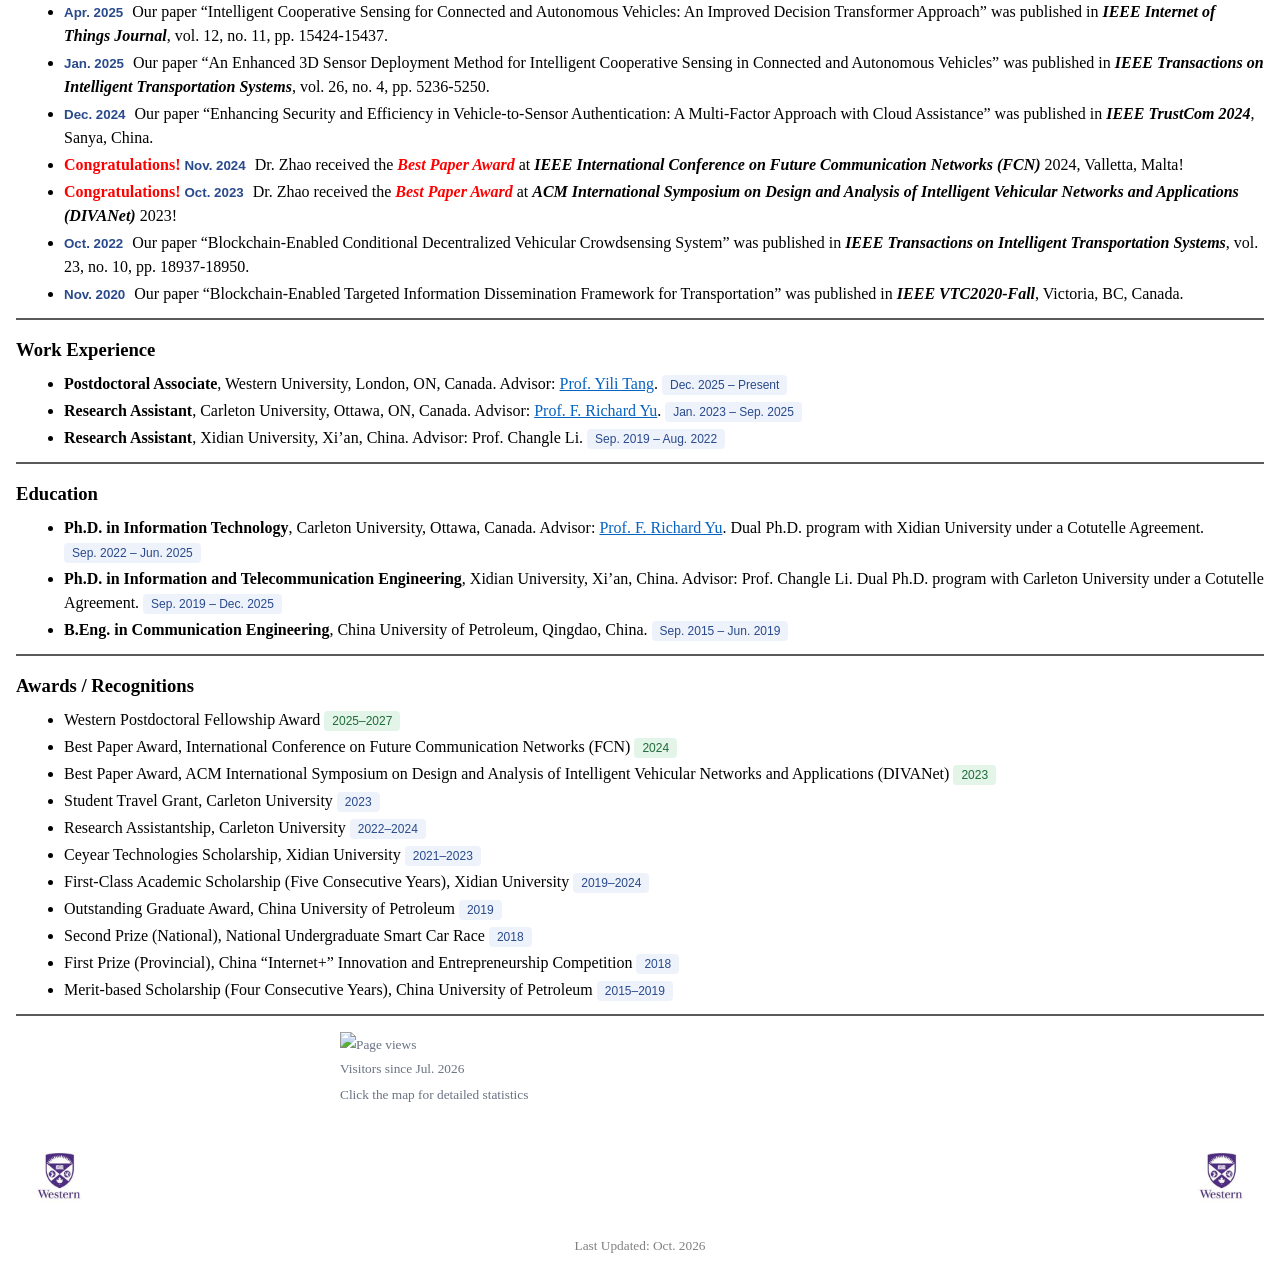
==== commit fdf39230: "Add Carleton RA to work experience; add IEEE CJECE to peer review Co-Authored-By: Claude Fable 5 <no" ====
--- a/index.html
+++ b/index.html
@@ -134,6 +134,7 @@
 
 <ul>
 <li><b>Postdoctoral Associate</b>, Western University, London, ON, Canada. Advisor: <a href="https://www.mobility-tech.ai/home">Prof. Yili Tang</a>. <span class="tag">Dec. 2025 &ndash; Present</span></li>
+<li><b>Research Assistant</b>, Carleton University, Ottawa, ON, Canada. Advisor: <a href="https://www.csit.carleton.ca/~fyu/">Prof. F. Richard Yu</a>. <span class="tag">Jan. 2023 &ndash; Sep. 2025</span></li>
 <li><b>Research Assistant</b>, Xidian University, Xi&rsquo;an, China. Advisor: Prof. Changle Li. <span class="tag">Sep. 2019 &ndash; Aug. 2022</span></li>
 </ul>
 
